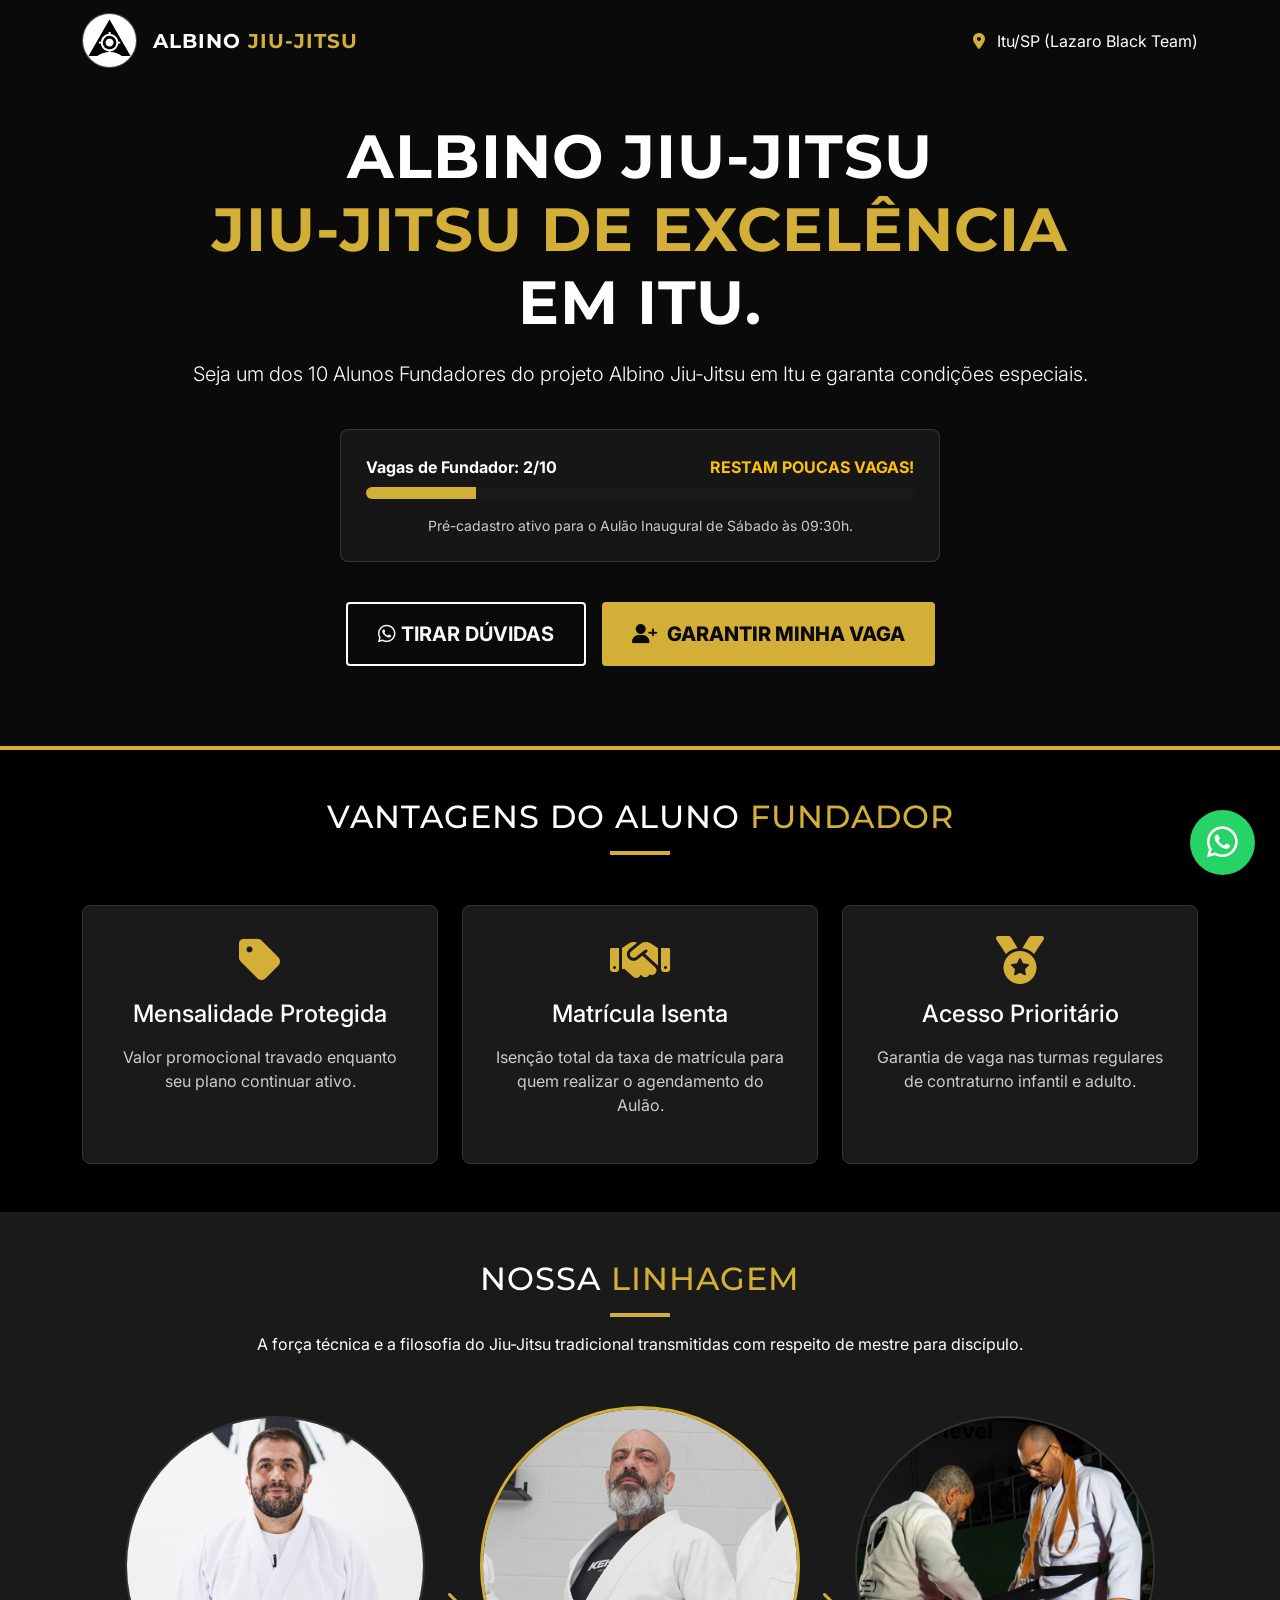
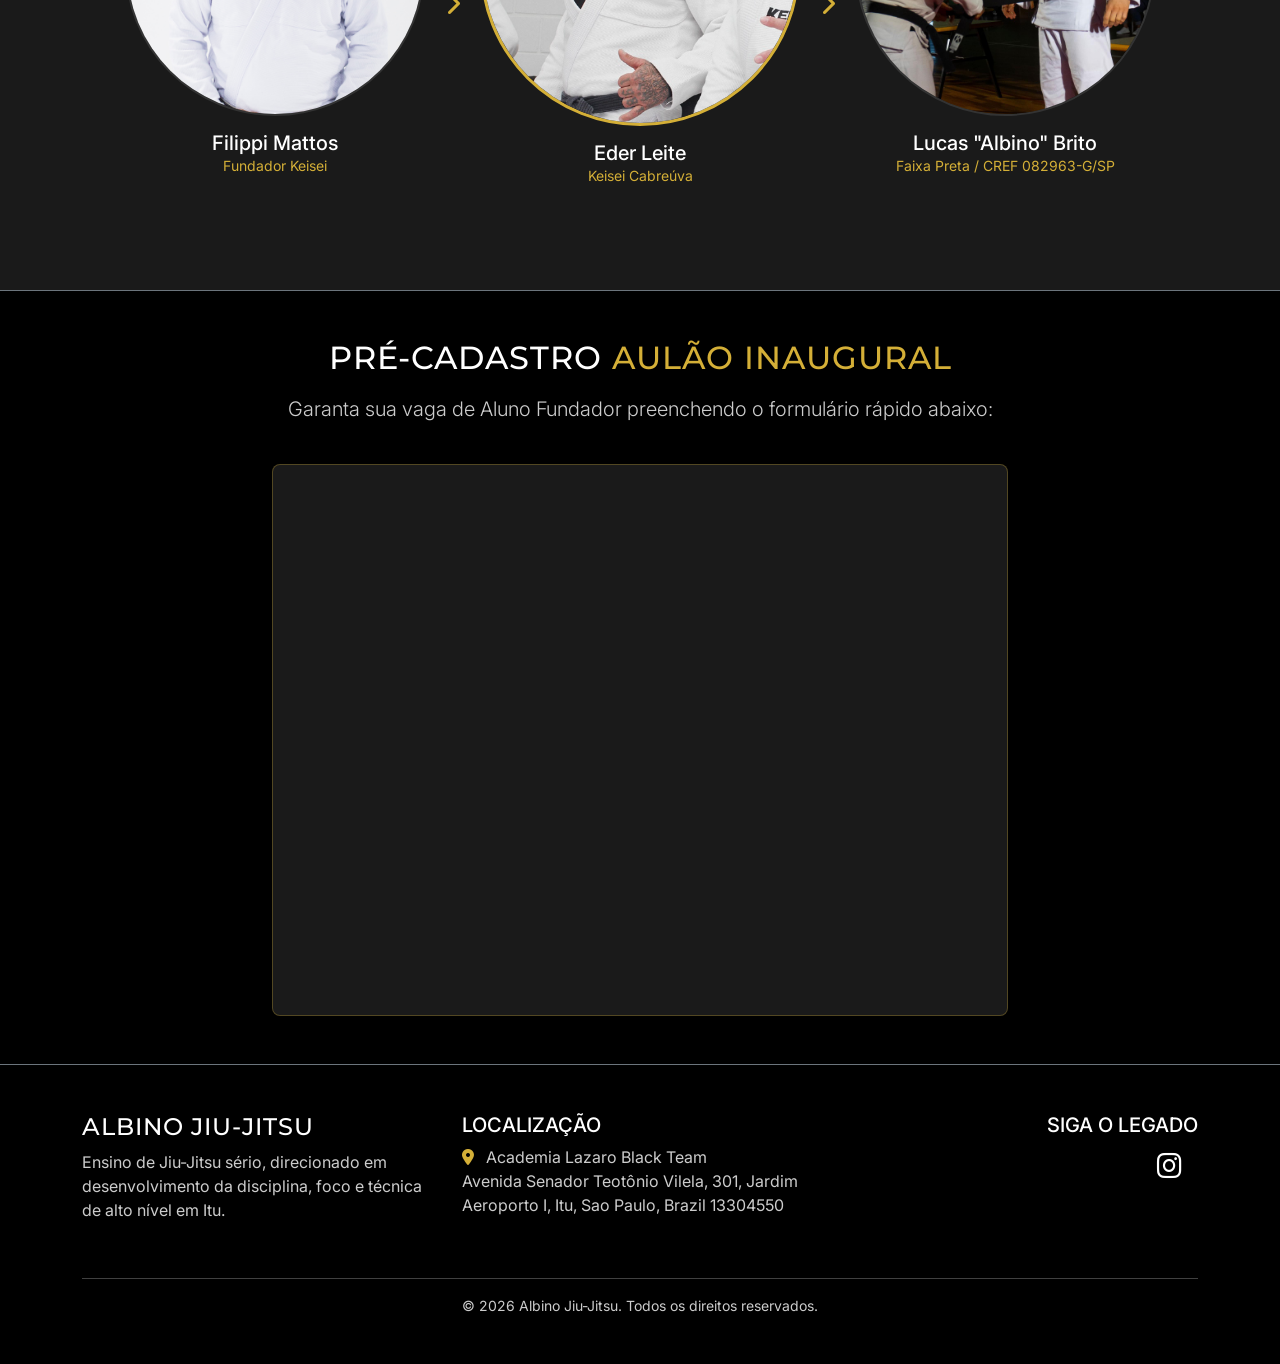
==== index.html @ 648a8043 "style: remove 'O' do h1 e ajusta font-size para evitar quebra de linha visual" ====
<!doctype html>
<html lang="pt-BR">
  <head>
    <meta charset="UTF-8" />
    <meta name="viewport" content="width=device-width, initial-scale=1.0" />
    <title>Albino Jiu-Jitsu | Escola de Jiu-Jitsu em Itu</title>
    <link
      href="https://cdn.jsdelivr.net/npm/bootstrap@5.3.2/dist/css/bootstrap.min.css"
      rel="stylesheet"
    />
    <link
      href="https://fonts.googleapis.com/css2?family=Inter:wght@400;700&family=Montserrat:wght@800&display=swap"
      rel="stylesheet"
    />
    <link
      rel="stylesheet"
      href="https://cdnjs.cloudflare.com/ajax/libs/font-awesome/6.4.2/css/all.min.css"
    />
    <link rel="stylesheet" href="style.css" />
    <link rel="icon" type="image/png" href="img/favicon.png" />
  </head>
  <body>
    <nav
      class="navbar navbar-expand-lg navbar-dark bg-transparent position-absolute w-100"
    >
      <div class="container d-flex align-items-center">
        <a
          class="navbar-brand brand-font fw-bold d-flex align-items-center"
          href="#"
        >
          <div class="logo-wrapper-round me-3">
            <img src="img/alvo_svg.svg" alt="Albino Logo" />
          </div>
          <span>ALBINO <span class="gold-text">JIU-JITSU</span></span>
        </a>
        <a
          href="https://maps.app.goo.gl/xWsBGHAHAPzT1pqc7"
          target="_blank"
          class="navbar-text d-none d-md-block ms-auto text-decoration-none text-white"
        >
          <i class="fas fa-location-dot me-2 gold-text"></i> Itu/SP (Lazaro
          Black Team)
        </a>
      </div>
    </nav>

    <section class="hero d-flex align-items-center">
      <div class="container">
        <div class="row justify-content-center">
          <div class="col-lg-10">
            <h1 class="fw-bold">
              <span class="text-white">ALBINO JIU-JITSU</span><br />
              <span class="gold-text">JIU-JITSU DE EXCELÊNCIA</span><br />
              <span class="text-white">EM ITU</span>.
            </h1>
            <p class="lead mb-4">
              Seja um dos 10 Alunos Fundadores do projeto Albino Jiu-Jitsu em
              Itu e garanta condições especiais.
            </p>

            <div class="urgency-container">
              <div class="d-flex justify-content-between mb-2">
                <span class="fw-bold text-white"
                  >Vagas de Fundador: <span id="spots-count">0</span>/10</span
                >
                <span id="urgency-status" class="text-warning fw-bold"
                  >RESTAM POUCAS VAGAS!</span
                >
              </div>
              <div class="progress mb-3">
                <div
                  id="progress-bar"
                  class="progress-bar"
                  role="progressbar"
                  style="width: 0%"
                ></div>
              </div>
              <p id="sub-text" class="small text-readable-muted mb-0">
                Pré-cadastro ativo para o Aulão Inaugural de Sábado às 09:30h.
              </p>
            </div>

            <div
              class="d-flex flex-column flex-sm-row justify-content-center gap-3"
            >
              <a
                href="https://wa.me/5511995625574?text=Olá! Quero tirar dúvidas sobre o novo horário de Jiu-Jitsu em Itu."
                class="btn btn-outline-light btn-lg"
                target="_blank"
              >
                <i class="fab fa-whatsapp"></i> TIRAR DÚVIDAS
              </a>
              <a href="#cadastro" class="btn btn-gold btn-lg">
                <i class="fas fa-user-plus"></i> GARANTIR MINHA VAGA
              </a>
            </div>
          </div>
        </div>
      </div>
    </section>

    <section class="bg-black py-5">
      <div class="container">
        <div class="section-title">
          <h2>Vantagens do Aluno <span class="gold-text">Fundador</span></h2>
        </div>
        <div class="row g-4 text-center">
          <div class="col-md-4">
            <div class="lineage-card">
              <i class="fas fa-tag fa-3x mb-3 gold-text"></i>
              <h4 class="mb-3 text-white">Mensalidade Protegida</h4>
              <p class="text-readable-muted">
                Valor promocional travado enquanto seu plano continuar ativo.
              </p>
            </div>
          </div>
          <div class="col-md-4">
            <div class="lineage-card">
              <i class="fas fa-handshake fa-3x mb-3 gold-text"></i>
              <h4 class="mb-3 text-white">Matrícula Isenta</h4>
              <p class="text-readable-muted">
                Isenção total da taxa de matrícula para quem realizar o
                agendamento do Aulão.
              </p>
            </div>
          </div>
          <div class="col-md-4">
            <div class="lineage-card">
              <i class="fas fa-medal fa-3x mb-3 gold-text"></i>
              <h4 class="mb-3 text-white">Acesso Prioritário</h4>
              <p class="text-readable-muted">
                Garantia de vaga nas turmas regulares de contraturno infantil e
                adulto.
              </p>
            </div>
          </div>
        </div>
      </div>
    </section>

    <section id="lineage" class="lineage-bg py-5">
      <div class="container">
        <div class="section-title">
          <h2>Nossa <span class="gold-text">Linhagem</span></h2>
          <p>
            A força técnica e a filosofia do Jiu-Jitsu tradicional transmitidas
            com respeito de mestre para discípulo.
          </p>
        </div>

        <div class="lineage-path">
          <div class="lineage-step text-center">
            <div class="lineage-img-wrapper">
              <img
                src="img/filippi_mattos.jpg"
                alt="Filippi Mattos"
                class="lineage-img"
              />
            </div>
            <h5 class="mb-0 text-white">Filippi Mattos</h5>
            <p class="small gold-text">Fundador Keisei</p>
          </div>

          <div class="lineage-arrow d-none d-md-block">
            <i class="fas fa-chevron-right"></i>
          </div>
          <div class="lineage-arrow d-md-none">
            <i class="fas fa-chevron-down"></i>
          </div>

          <div class="lineage-step text-center">
            <div class="lineage-img-wrapper elite">
              <img
                src="img/eder_leite_2.png"
                alt="Eder Leite"
                class="lineage-img"
              />
            </div>
            <h5 class="mb-0 text-white">Eder Leite</h5>
            <p class="small gold-text">Keisei Cabreúva</p>
          </div>

          <div class="lineage-arrow d-none d-md-block">
            <i class="fas fa-chevron-right"></i>
          </div>
          <div class="lineage-arrow d-md-none">
            <i class="fas fa-chevron-down"></i>
          </div>

          <div class="lineage-step text-center">
            <div class="lineage-img-wrapper">
              <img
                src="img/lucas_brito.jpg"
                alt="Lucas 'Albino' Brito"
                class="lineage-img"
              />
            </div>
            <h5 class="mb-0 text-white">Lucas "Albino" Brito</h5>
            <p class="small gold-text">Faixa Preta / CREF 082963-G/SP</p>
          </div>
        </div>
      </div>
    </section>

    <section id="cadastro" class="bg-black py-5 border-top border-secondary">
      <div class="container">
        <div class="row justify-content-center">
          <div class="col-md-8 text-center text-white mb-4">
            <h2 class="mb-3">
              PRÉ-CADASTRO <span class="gold-text">AULÃO INAUGURAL</span>
            </h2>
            <p class="lead text-readable-muted">
              Garanta sua vaga de Aluno Fundador preenchendo o formulário rápido
              abaixo:
            </p>
          </div>
        </div>
        <div class="row justify-content-center">
          <div class="col-lg-8">
            <div
              class="ratio ratio-4x3"
              style="
                max-height: 850px;
                overflow-y: auto;
                background-color: #1a1a1a;
                border-radius: 8px;
                border: 1px solid rgba(212, 175, 55, 0.3);
              "
            >
              <iframe
                src="https://docs.google.com/forms/d/e/1FAIpQLSchT3IZy86G3SHuMzDFTenk-rJWTDStytrnMy3rOiOOMf3Bew/viewform?embedded=true"
                width="100%"
                height="2013"
                frameborder="0"
                marginheight="0"
                marginwidth="0"
                >Carregando…</iframe
              >
            </div>
          </div>
        </div>
      </div>
    </section>

    <footer class="py-5 bg-black border-top border-secondary">
      <div class="container text-center text-md-start">
        <div class="row">
          <div class="col-md-4 mb-4">
            <h4 class="brand-font text-white">ALBINO JIU-JITSU</h4>
            <p class="text-readable-muted">
              Ensino de Jiu-Jitsu sério, direcionado em desenvolvimento da
              disciplina, foco e técnica de alto nível em Itu.
            </p>
          </div>
          <div class="col-md-4 mb-4">
            <h5 class="text-white">LOCALIZAÇÃO</h5>
            <p class="text-readable-muted">
              <a
                href="https://maps.app.goo.gl/xWsBGHAHAPzT1pqc7"
                target="_blank"
                class="text-decoration-none text-readable-muted"
              >
                <i class="fas fa-map-marker-alt me-2 gold-text"></i>
                Academia Lazaro Black Team<br />
                Avenida Senador Teotônio Vilela, 301, Jardim Aeroporto I, Itu,
                Sao Paulo, Brazil 13304550
              </a>
            </p>
          </div>
          <div class="col-md-4 mb-4 text-md-end">
            <h5 class="text-white">SIGA O LEGADO</h5>
            <div class="fs-3">
              <a
                href="https://www.instagram.com/albino.jiujitsu/"
                class="text-white me-3"
                target="_blank"
                ><i class="fab fa-instagram"></i
              ></a>
            </div>
          </div>
        </div>
        <hr class="bg-secondary" />
        <p class="text-center text-readable-muted small mb-0">
          © 2026 Albino Jiu-Jitsu. Todos os direitos reservados.
        </p>
      </div>
    </footer>

    <a href="https://wa.me/5511995625574" class="whatsapp-fab" target="_blank">
      <i class="fab fa-whatsapp"></i>
    </a>

    <script src="https://cdn.jsdelivr.net/npm/bootstrap@5.3.2/dist/js/bootstrap.bundle.min.js"></script>
    <script src="script.js"></script>
  </body>
</html>
---- style.css ----
/* --- Variables & Reset --- */
:root {
    --keisei-black: #0a0a0a;
    --keisei-gold: #d4af37;
    --keisei-gold-hover: #b8962e;
    --keisei-white: #ffffff;
    --keisei-gray: #1a1a1a;
    --readable-gray: #cccccc;
}

body {
    font-family: 'Inter', sans-serif;
    background-color: var(--keisei-black);
    color: var(--keisei-white);
    overflow-x: hidden;
}

h1, h2, h3, .brand-font {
    font-family: 'Montserrat', sans-serif;
    text-transform: uppercase;
    letter-spacing: 1px;
}

.gold-text {
    color: var(--keisei-gold);
}

.text-readable-muted {
    color: var(--readable-gray) !important;
}

/* --- Components --- */
.btn-gold {
    background-color: var(--keisei-gold);
    color: var(--keisei-black);
    font-weight: 800;
    padding: 15px 30px;
    border-radius: 4px;
    border: none;
    transition: all 0.3s ease;
    text-transform: uppercase;
    display: inline-flex;
    align-items: center;
    gap: 10px;
    text-decoration: none;
}

.btn-gold:hover {
    background-color: var(--keisei-gold-hover);
    transform: translateY(-2px);
    color: var(--keisei-black);
    box-shadow: 0 10px 20px rgba(212, 175, 55, 0.3);
}

.logo-wrapper-round {
    width: 55px;
    height: 55px;
    background-color: rgba(255, 255, 255, 0.1); 
    border-radius: 50%;
    display: flex;
    align-items: center;
    justify-content: center;
    overflow: hidden;
    border: 1px solid rgba(255, 255, 255, 0.2);
    flex-shrink: 0; 
}

.logo-wrapper-round img {
    max-width: 100%;
    max-height: 100%;
    object-fit: contain;
}

/* --- Hero Section --- */
.hero {
    padding: 120px 0 80px;
    background-color: var(--keisei-black); /* Fundo preto sólido oficial */
    text-align: center;
    border-bottom: 4px solid var(--keisei-gold);
}

.hero h1 {

    font-size: clamp(2rem, 6.5vw, 3.8rem);
    margin-bottom: 20px;
    line-height: 1.2;
}

/* --- Progress Bar --- */
.urgency-container {
    max-width: 600px;
    margin: 40px auto;
    background: rgba(255,255,255,0.05);
    padding: 25px;
    border-radius: 8px;
    border: 1px solid rgba(212, 175, 55, 0.2);
}

.progress {
    height: 12px;
    background-color: var(--keisei-gray);
    border-radius: 10px;
    overflow: hidden;
}

.progress-bar {
    background-color: var(--keisei-gold);
    transition: width 1.5s ease-in-out;
}

/* --- Lineage Section --- */
.lineage-bg {
    background-color: var(--keisei-gray);
}

.lineage-card {
    background: var(--keisei-gray);
    border: 1px solid #333;
    padding: 30px;
    border-radius: 8px;
    height: 100%;
    transition: border 0.3s ease;
}

.lineage-card:hover {
    border-color: var(--keisei-gold);
}

.lineage-path {
    display: flex;
    align-items: center;
    justify-content: center;
    margin: 40px 0;
    flex-wrap: wrap;
    gap: 20px;
}

.lineage-step {
    display: flex;
    flex-direction: column;
    align-items: center;
}

.lineage-img-wrapper {
    width: 300px;
    height: 300px;
    background: #444;
    border-radius: 50%;
    margin: 0 auto 15px;
    overflow: hidden;
    display: flex;
    align-items: center;
    justify-content: center;
    border: 2px solid #333;
}

.lineage-img-wrapper.elite {
    width: 320px;
    height: 320px;
    border: 3px solid var(--keisei-gold);
}

.lineage-img {
    width: 100%;
    height: 100%;
    object-fit: cover;
}

.lineage-arrow {
    color: var(--keisei-gold);
    font-size: 1.5rem;
}

/* --- Methodology --- */
.methodology-img-container {
    border-left: 5px solid var(--keisei-gold);
}

/* --- Mobile WhatsApp FAB --- */
.whatsapp-fab {
    position: fixed;
    bottom: 25px;
    right: 25px;
    background-color: #25d366;
    color: white;
    width: 65px;
    height: 65px;
    border-radius: 50%;
    display: flex;
    align-items: center;
    justify-content: center;
    font-size: 35px;
    box-shadow: 0 4px 15px rgba(0,0,0,0.4);
    z-index: 1000;
    transition: transform 0.3s ease;
    text-decoration: none;
}

.whatsapp-fab:hover {
    transform: scale(1.1);
    color: white;
}

.section-title {
    margin-bottom: 50px;
    text-align: center;
}

.section-title h2::after {
    content: '';
    display: block;
    width: 60px;
    height: 4px;
    background: var(--keisei-gold);
    margin: 15px auto;
}

.btn-outline-light {
    border: 2px solid var(--keisei-white);
    font-weight: 700;
    padding: 15px 30px;
    border-radius: 4px;
    transition: all 0.3s ease;
}

.btn-outline-light:hover {
    background-color: var(--keisei-white);
    color: var(--keisei-black);
    transform: translateY(-2px);
}
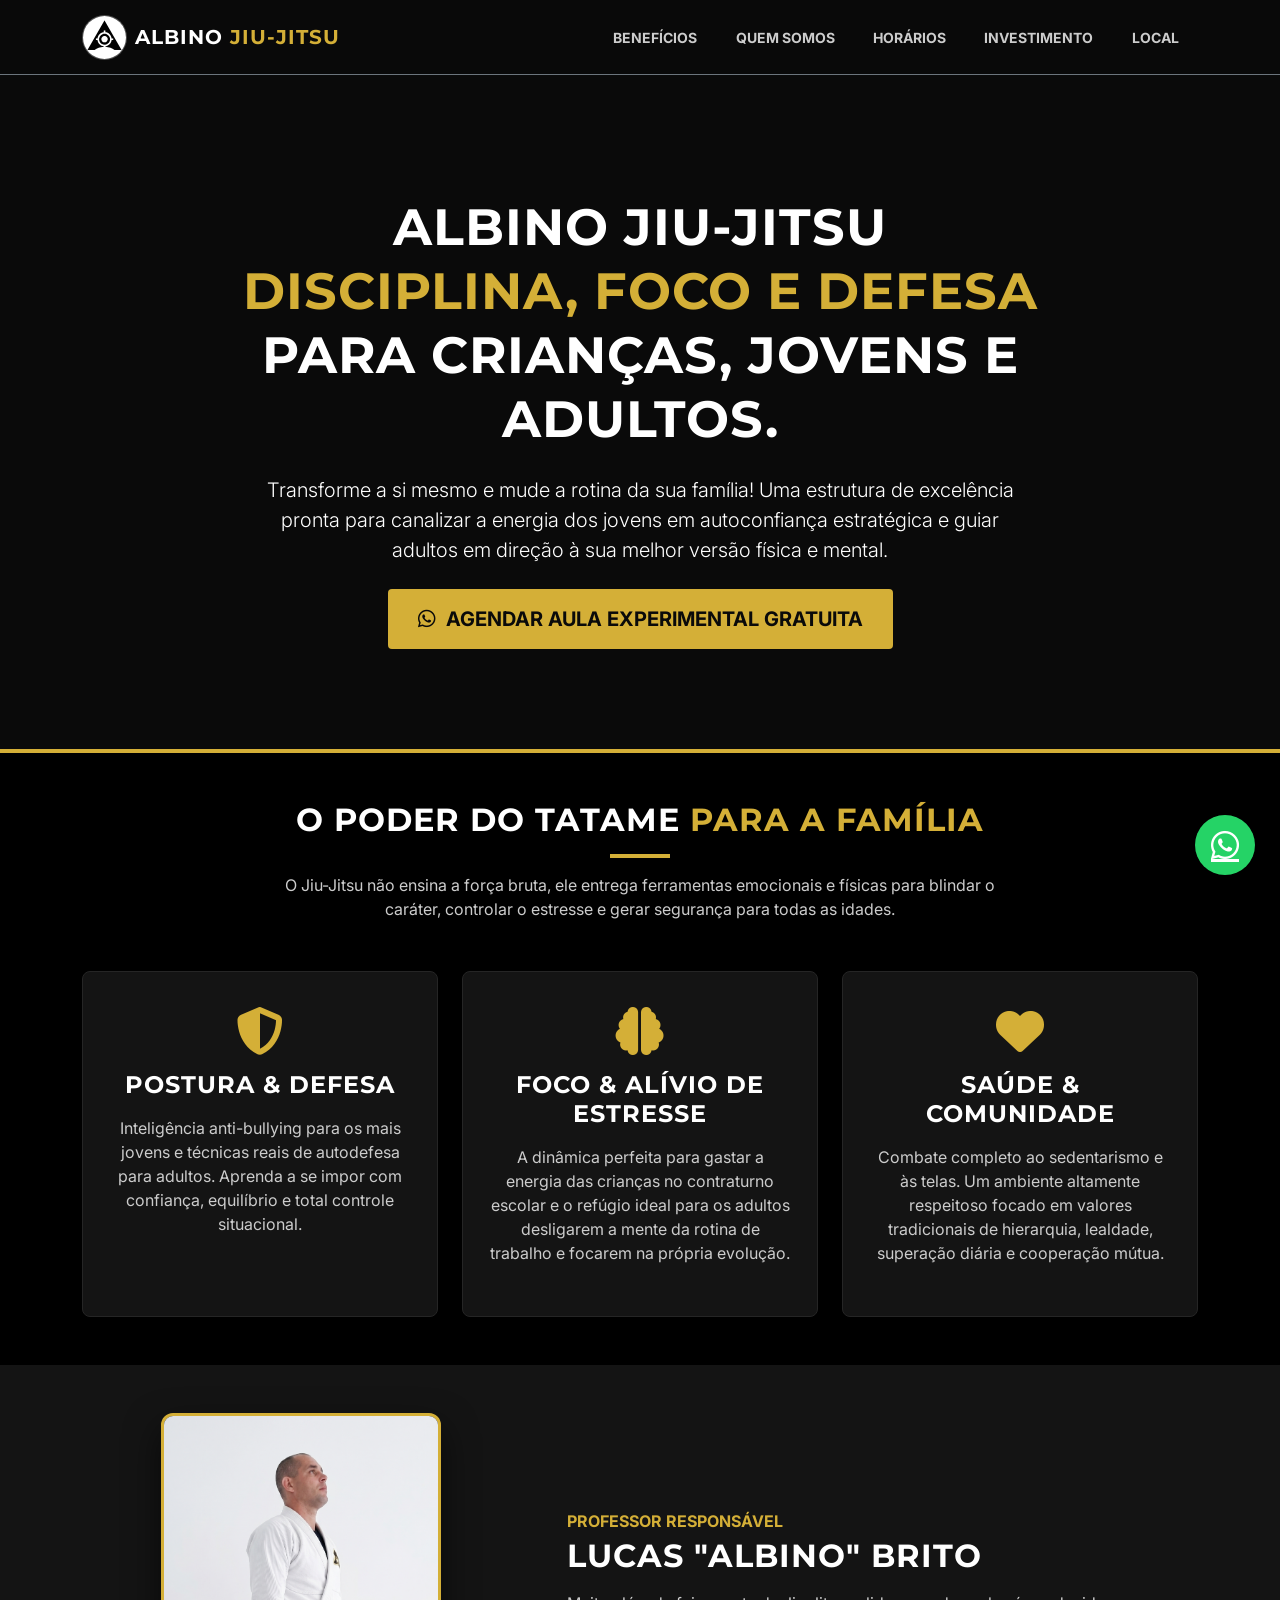
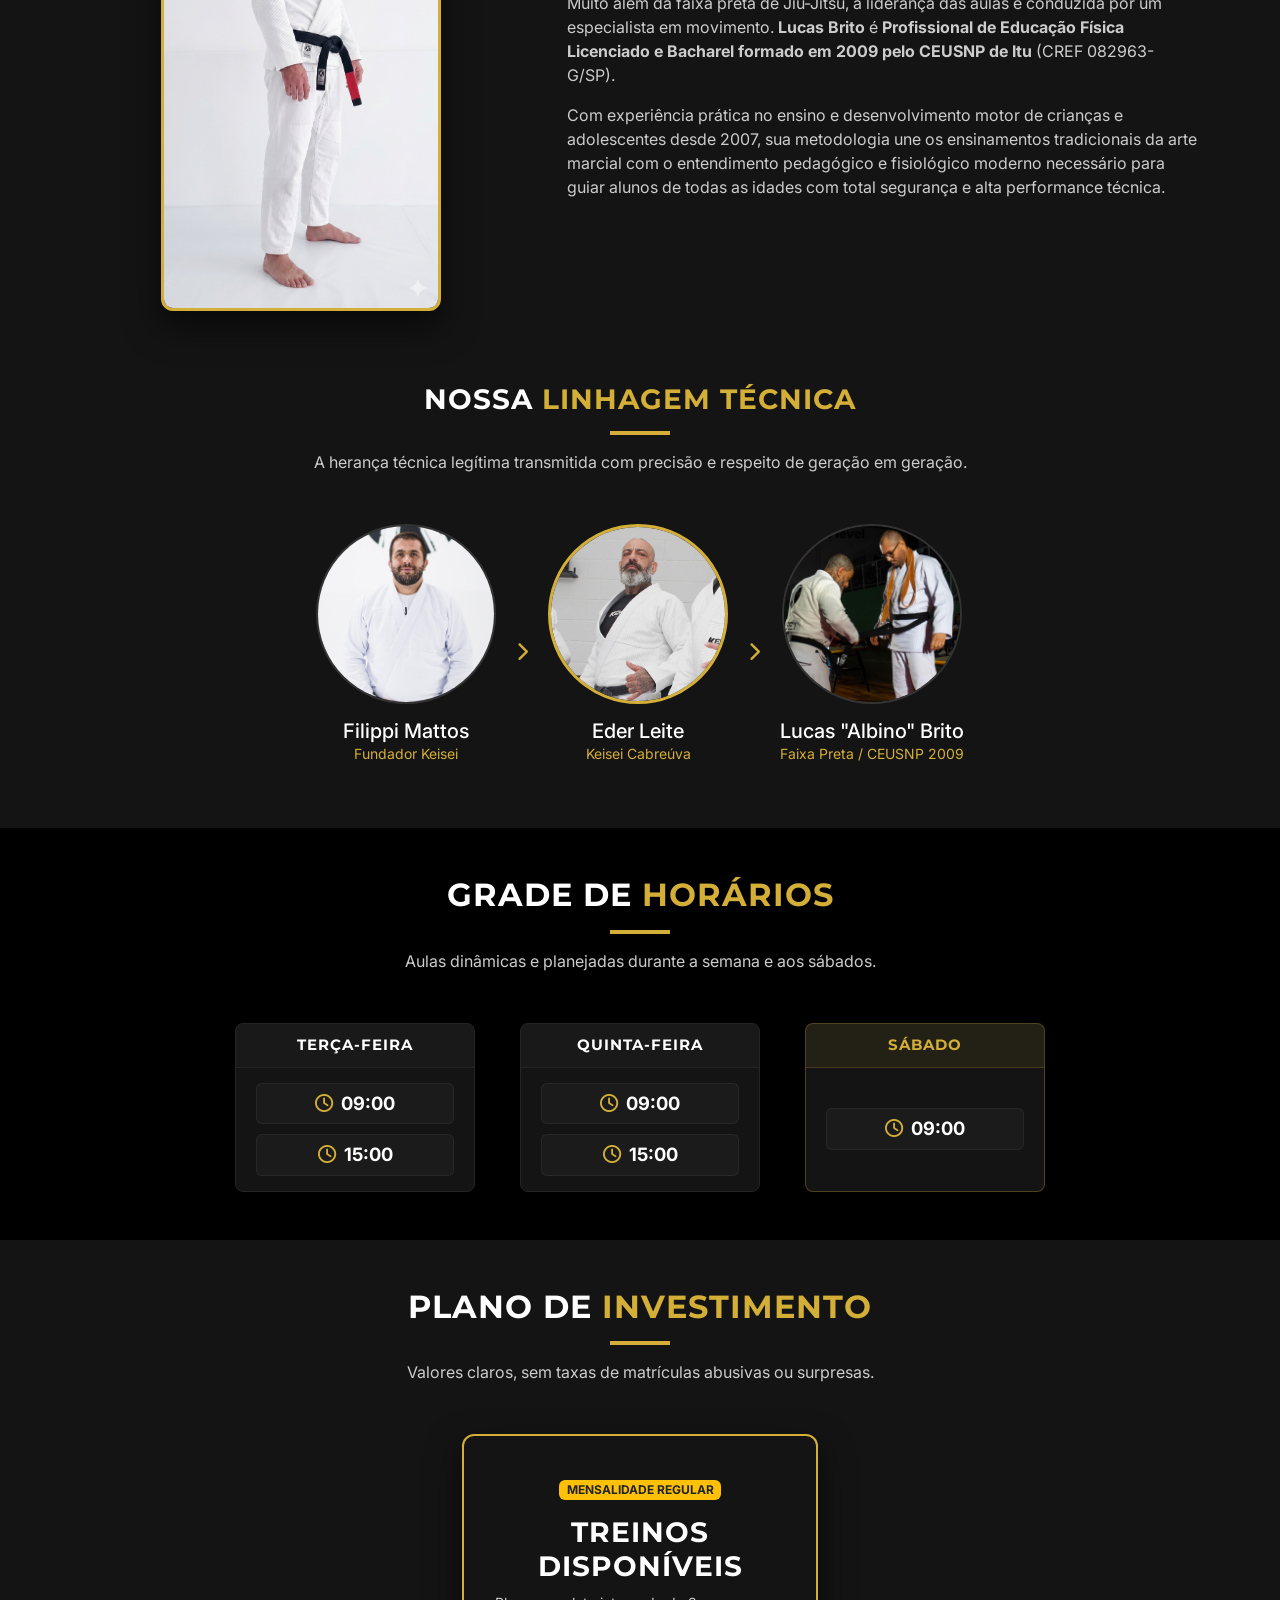
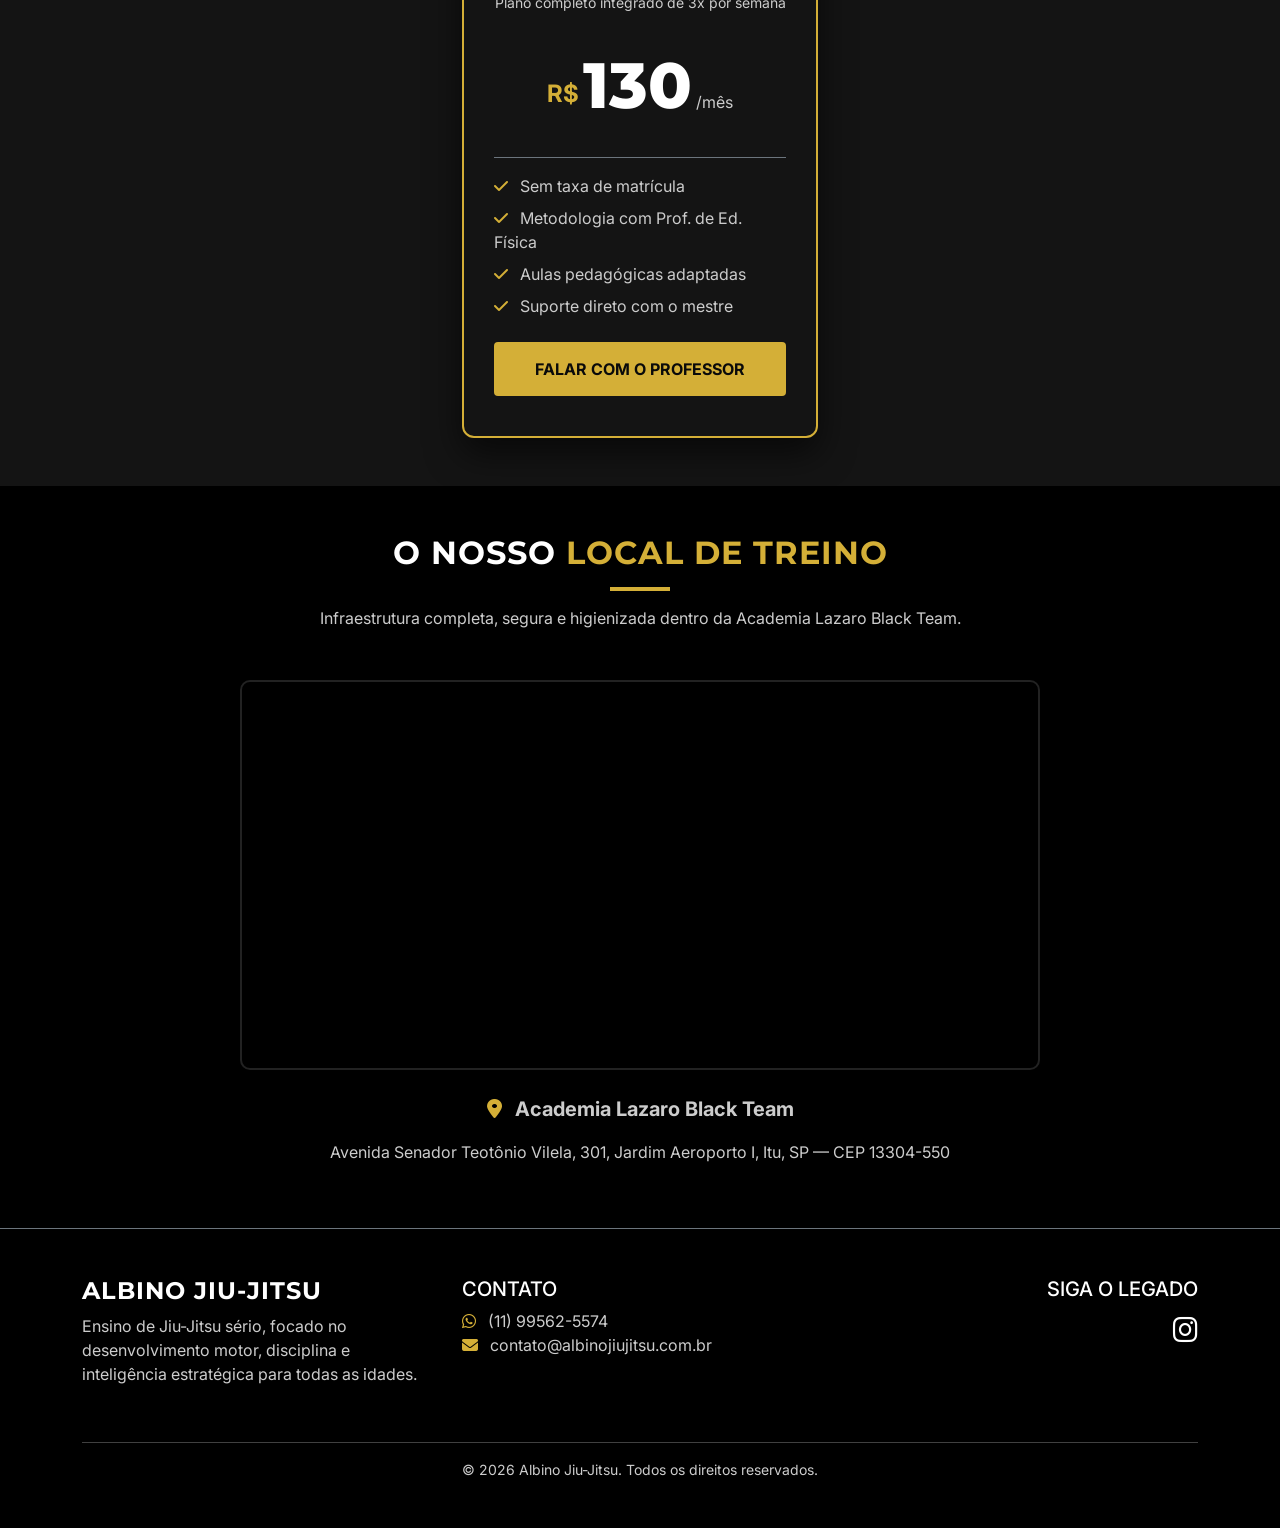
==== commit af8fee01: "feat: reestruturação da landing page focando em autoridade e grade simplificada" ====
--- a/index.html
+++ b/index.html
@@ -9,7 +9,7 @@
       rel="stylesheet"
     />
     <link
-      href="https://fonts.googleapis.com/css2?family=Inter:wght@400;700&family=Montserrat:wght@800&display=swap"
+      href="https://fonts.googleapis.com/css2?family=Inter:wght@400;500;600;700&family=Montserrat:wght@700;800&display=swap"
       rel="stylesheet"
     />
     <link
@@ -20,27 +20,35 @@
     <link rel="icon" type="image/png" href="img/favicon.png" />
   </head>
   <body>
-    <nav
-      class="navbar navbar-expand-lg navbar-dark bg-transparent position-absolute w-100"
-    >
-      <div class="container d-flex align-items-center">
-        <a
-          class="navbar-brand brand-font fw-bold d-flex align-items-center"
-          href="#"
-        >
-          <div class="logo-wrapper-round me-3">
+    
+    <nav class="navbar navbar-expand-lg navbar-dark bg-black fixed-top border-bottom border-secondary">
+      <div class="container">
+        <a class="navbar-brand brand-font d-flex align-items-center" href="#">
+          <div class="logo-wrapper-round me-2">
             <img src="img/alvo_svg.svg" alt="Albino Logo" />
           </div>
           <span>ALBINO <span class="gold-text">JIU-JITSU</span></span>
         </a>
-        <a
-          href="https://maps.app.goo.gl/xWsBGHAHAPzT1pqc7"
-          target="_blank"
-          class="navbar-text d-none d-md-block ms-auto text-decoration-none text-white"
+        <button
+          class="navbar-toggler"
+          type="button"
+          data-bs-toggle="collapse"
+          data-bs-target="#navbarNav"
+          aria-controls="navbarNav"
+          aria-expanded="false"
+          aria-label="Toggle navigation"
         >
-          <i class="fas fa-location-dot me-2 gold-text"></i> Itu/SP (Lazaro
-          Black Team)
-        </a>
+          <span class="navbar-toggler-icon"></span>
+        </button>
+        <div class="collapse navbar-collapse" id="navbarNav">
+          <ul class="navbar-nav ms-auto text-uppercase fw-bold small">
+            <li class="nav-item"><a class="nav-link" href="#beneficios">Benefícios</a></li>
+            <li class="nav-item"><a class="nav-link" href="#quem-somos">Quem Somos</a></li>
+            <li class="nav-item"><a class="nav-link" href="#horarios">Horários</a></li>
+            <li class="nav-item"><a class="nav-link" href="#investimento">Investimento</a></li>
+            <li class="nav-item"><a class="nav-link" href="#localizacao">Local</a></li>
+          </ul>
+        </div>
       </div>
     </nav>
 
@@ -50,87 +58,59 @@
           <div class="col-lg-10">
             <h1 class="fw-bold">
               <span class="text-white">ALBINO JIU-JITSU</span><br />
-              <span class="gold-text">JIU-JITSU DE EXCELÊNCIA</span><br />
-              <span class="text-white">EM ITU</span>.
+              <span class="gold-text">DISCIPLINA, FOCO E DEFESA</span><br />
+              <span class="text-white">PARA CRIANÇAS, JOVENS E ADULTOS</span>.
             </h1>
-            <p class="lead mb-4">
-              Seja um dos 10 Alunos Fundadores do projeto Albino Jiu-Jitsu em
-              Itu e garanta condições especiais.
-            </p>
-
-            <div class="urgency-container">
-              <div class="d-flex justify-content-between mb-2">
-                <span class="fw-bold text-white"
-                  >Vagas de Fundador: <span id="spots-count">0</span>/10</span
-                >
-                <span id="urgency-status" class="text-warning fw-bold"
-                  >RESTAM POUCAS VAGAS!</span
-                >
-              </div>
-              <div class="progress mb-3">
-                <div
-                  id="progress-bar"
-                  class="progress-bar"
-                  role="progressbar"
-                  style="width: 0%"
-                ></div>
-              </div>
-              <p id="sub-text" class="small text-readable-muted mb-0">
-                Pré-cadastro ativo para o Aulão Inaugural de Sábado às 09:30h.
-              </p>
-            </div>
-
-            <div
-              class="d-flex flex-column flex-sm-row justify-content-center gap-3"
-            >
+            <p class="lead mb-4 max-w-text mx-auto">
+              Transforme a si mesmo e mude a rotina da sua família! Uma estrutura de excelência pronta para canalizar a energia dos jovens em autoconfiança estratégica e guiar adultos em direção à sua melhor versão física e mental.
+            </p>
+            <div class="d-flex flex-column flex-sm-row justify-content-center gap-3">
               <a
-                href="https://wa.me/5511995625574?text=Olá! Quero tirar dúvidas sobre o novo horário de Jiu-Jitsu em Itu."
-                class="btn btn-outline-light btn-lg"
+                href="https://wa.me/5511995625574?text=Olá! Quero agendar uma aula experimental de Jiu-Jitsu."
+                class="btn btn-gold btn-lg"
                 target="_blank"
               >
-                <i class="fab fa-whatsapp"></i> TIRAR DÚVIDAS
+                <i class="fab fa-whatsapp"></i> AGENDAR AULA EXPERIMENTAL GRATUITA
               </a>
-              <a href="#cadastro" class="btn btn-gold btn-lg">
-                <i class="fas fa-user-plus"></i> GARANTIR MINHA VAGA
-              </a>
-            </div>
-          </div>
-        </div>
-      </div>
-    </section>
-
-    <section class="bg-black py-5">
+            </div>
+          </div>
+        </div>
+      </div>
+    </section>
+
+    <section id="beneficios" class="bg-black py-5 scroll-margin">
       <div class="container">
         <div class="section-title">
-          <h2>Vantagens do Aluno <span class="gold-text">Fundador</span></h2>
+          <h2>O Poder do Tatame <span class="gold-text">Para a Família</span></h2>
+          <p class="text-readable-muted text-center max-w-text mx-auto">
+            O Jiu-Jitsu não ensina a força bruta, ele entrega ferramentas emocionais e físicas para blindar o caráter, controlar o estresse e gerar segurança para todas as idades.
+          </p>
         </div>
         <div class="row g-4 text-center">
           <div class="col-md-4">
             <div class="lineage-card">
-              <i class="fas fa-tag fa-3x mb-3 gold-text"></i>
-              <h4 class="mb-3 text-white">Mensalidade Protegida</h4>
+              <i class="fas fa-shield-halved fa-3x mb-3 gold-text"></i>
+              <h4 class="mb-3 text-white">Postura & Defesa</h4>
               <p class="text-readable-muted">
-                Valor promocional travado enquanto seu plano continuar ativo.
+                Inteligência anti-bullying para os mais jovens e técnicas reais de autodefesa para adultos. Aprenda a se impor com confiança, equilíbrio e total controle situacional.
               </p>
             </div>
           </div>
           <div class="col-md-4">
             <div class="lineage-card">
-              <i class="fas fa-handshake fa-3x mb-3 gold-text"></i>
-              <h4 class="mb-3 text-white">Matrícula Isenta</h4>
+              <i class="fas fa-brain fa-3x mb-3 gold-text"></i>
+              <h4 class="mb-3 text-white">Foco & Alívio de Estresse</h4>
               <p class="text-readable-muted">
-                Isenção total da taxa de matrícula para quem realizar o
-                agendamento do Aulão.
+                A dinâmica perfeita para gastar a energia das crianças no contraturno escolar e o refúgio ideal para os adultos desligarem a mente da rotina de trabalho e focarem na própria evolução.
               </p>
             </div>
           </div>
           <div class="col-md-4">
             <div class="lineage-card">
-              <i class="fas fa-medal fa-3x mb-3 gold-text"></i>
-              <h4 class="mb-3 text-white">Acesso Prioritário</h4>
+              <i class="fas fa-heart fa-3x mb-3 gold-text"></i>
+              <h4 class="mb-3 text-white">Saúde & Comunidade</h4>
               <p class="text-readable-muted">
-                Garantia de vaga nas turmas regulares de contraturno infantil e
-                adulto.
+                Combate completo ao sedentarismo e às telas. Um ambiente altamente respeitoso focado em valores tradicionais de hierarquia, lealdade, superação diária e cooperação mútua.
               </p>
             </div>
           </div>
@@ -138,105 +118,167 @@
       </div>
     </section>
 
-    <section id="lineage" class="lineage-bg py-5">
-      <div class="container">
-        <div class="section-title">
-          <h2>Nossa <span class="gold-text">Linhagem</span></h2>
-          <p>
-            A força técnica e a filosofia do Jiu-Jitsu tradicional transmitidas
-            com respeito de mestre para discípulo.
-          </p>
+    <section id="quem-somos" class="lineage-bg py-5 scroll-margin">
+      <div class="container">
+        <div class="row align-items-center g-5 mb-5">
+          <div class="col-lg-5 text-center">
+            <div class="profile-img-portrait-wrapper mx-auto">
+              <img src="img/img_6.png" alt="Professor Lucas Albino Brito" class="profile-portrait-img" />
+            </div>
+          </div>
+          <div class="col-lg-7">
+            <span class="gold-text fw-bold text-uppercase tracking-wider">Professor Responsável</span>
+            <h2 class="text-white mt-1 mb-3 brand-font">Lucas "Albino" Brito</h2>
+            <p class="text-readable-muted">
+              Muito além da faixa preta de Jiu-Jitsu, a liderança das aulas é conduzida por um especialista em movimento. <strong>Lucas Brito</strong> é <strong>Profissional de Educação Física Licenciado e Bacharel formado em 2009 pelo CEUSNP de Itu</strong> (CREF 082963-G/SP).
+            </p>
+            <p class="text-readable-muted">
+              Com experiência prática no ensino e desenvolvimento motor de crianças e adolescentes desde 2007, sua metodologia une os ensinamentos tradicionais da arte marcial com o entendimento pedagógico e fisiológico moderno necessário para guiar alunos de todas as idades com total segurança e alta performance técnica.
+            </p>
+          </div>
+        </div>
+
+        <div class="section-title pt-4">
+          <h3>Nossa <span class="gold-text">Linhagem Técnica</span></h3>
+          <p class="text-readable-muted">A herança técnica legítima transmitida com precisão e respeito de geração em geração.</p>
         </div>
 
         <div class="lineage-path">
           <div class="lineage-step text-center">
             <div class="lineage-img-wrapper">
-              <img
-                src="img/filippi_mattos.jpg"
-                alt="Filippi Mattos"
-                class="lineage-img"
-              />
+              <img src="img/filippi_mattos.jpg" alt="Filippi Mattos" class="lineage-img" />
             </div>
             <h5 class="mb-0 text-white">Filippi Mattos</h5>
             <p class="small gold-text">Fundador Keisei</p>
           </div>
-
-          <div class="lineage-arrow d-none d-md-block">
-            <i class="fas fa-chevron-right"></i>
-          </div>
-          <div class="lineage-arrow d-md-none">
-            <i class="fas fa-chevron-down"></i>
-          </div>
-
+          <div class="lineage-arrow d-none d-md-block"><i class="fas fa-chevron-right"></i></div>
+          <div class="lineage-arrow d-md-none"><i class="fas fa-chevron-down"></i></div>
+          
           <div class="lineage-step text-center">
             <div class="lineage-img-wrapper elite">
-              <img
-                src="img/eder_leite_2.png"
-                alt="Eder Leite"
-                class="lineage-img"
-              />
+              <img src="img/eder_leite_2.png" alt="Eder Leite" class="lineage-img" />
             </div>
             <h5 class="mb-0 text-white">Eder Leite</h5>
             <p class="small gold-text">Keisei Cabreúva</p>
           </div>
-
-          <div class="lineage-arrow d-none d-md-block">
-            <i class="fas fa-chevron-right"></i>
-          </div>
-          <div class="lineage-arrow d-md-none">
-            <i class="fas fa-chevron-down"></i>
-          </div>
+          <div class="lineage-arrow d-none d-md-block"><i class="fas fa-chevron-right"></i></div>
+          <div class="lineage-arrow d-md-none"><i class="fas fa-chevron-down"></i></div>
 
           <div class="lineage-step text-center">
             <div class="lineage-img-wrapper">
-              <img
-                src="img/lucas_brito.jpg"
-                alt="Lucas 'Albino' Brito"
-                class="lineage-img"
-              />
+              <img src="img/lucas_brito.jpg" alt="Lucas Brito" class="lineage-img" />
             </div>
             <h5 class="mb-0 text-white">Lucas "Albino" Brito</h5>
-            <p class="small gold-text">Faixa Preta / CREF 082963-G/SP</p>
-          </div>
-        </div>
-      </div>
-    </section>
-
-    <section id="cadastro" class="bg-black py-5 border-top border-secondary">
-      <div class="container">
+            <p class="small gold-text">Faixa Preta / CEUSNP 2009</p>
+          </div>
+        </div>
+      </div>
+    </section>
+
+    <section id="horarios" class="bg-black py-5 scroll-margin">
+      <div class="container">
+        <div class="section-title">
+          <h2>Grade de <span class="gold-text">Horários</span></h2>
+          <p class="text-readable-muted">Aulas dinâmicas e planejadas durante a semana e aos sábados.</p>
+        </div>
+        <div class="row justify-content-center g-4">
+          
+          <div class="col-sm-6 col-md-4 col-lg-3">
+            <div class="schedule-clean-card">
+              <div class="schedule-clean-header">TERÇA-FEIRA</div>
+              <div class="schedule-clean-body">
+                <div class="time-block"><i class="far fa-clock gold-text me-1"></i> 09:00</div>
+                <div class="time-block"><i class="far fa-clock gold-text me-1"></i> 15:00</div>
+              </div>
+            </div>
+          </div>
+          
+          <div class="col-sm-6 col-md-4 col-lg-3">
+            <div class="schedule-clean-card">
+              <div class="schedule-clean-header">QUINTA-FEIRA</div>
+              <div class="schedule-clean-body">
+                <div class="time-block"><i class="far fa-clock gold-text me-1"></i> 09:00</div>
+                <div class="time-block"><i class="far fa-clock gold-text me-1"></i> 15:00</div>
+              </div>
+            </div>
+          </div>
+
+          <div class="col-sm-6 col-md-4 col-lg-3">
+            <div class="schedule-clean-card highlight-saturday">
+              <div class="schedule-clean-header">SÁBADO</div>
+              <div class="schedule-clean-body">
+                <div class="time-block"><i class="far fa-clock gold-text me-1"></i> 09:00</div>
+              </div>
+            </div>
+          </div>
+
+        </div>
+      </div>
+    </section>
+
+    <section id="investimento" class="lineage-bg py-5 scroll-margin">
+      <div class="container">
+        <div class="section-title">
+          <h2>Plano de <span class="gold-text">Investimento</span></h2>
+          <p class="text-readable-muted">Valores claros, sem taxas de matrículas abusivas ou surpresas.</p>
+        </div>
         <div class="row justify-content-center">
-          <div class="col-md-8 text-center text-white mb-4">
-            <h2 class="mb-3">
-              PRÉ-CADASTRO <span class="gold-text">AULÃO INAUGURAL</span>
-            </h2>
-            <p class="lead text-readable-muted">
-              Garanta sua vaga de Aluno Fundador preenchendo o formulário rápido
-              abaixo:
-            </p>
-          </div>
+          <div class="col-md-6 col-lg-4">
+            <div class="price-box text-center">
+              <span class="badge bg-warning text-dark fw-bold mb-3">MENSALIDADE REGULAR</span>
+              <h3 class="text-white brand-font mb-2">Treinos Disponíveis</h3>
+              <p class="text-readable-muted small">Plano completo integrado de 3x por semana</p>
+              <div class="price-value my-4">
+                <span class="currency">R$</span>
+                <span class="amount">130</span>
+                <span class="period">/mês</span>
+              </div>
+              <ul class="list-unstyled text-start border-top border-secondary pt-3 mb-4 text-readable-muted">
+                <li class="mb-2"><i class="fas fa-check gold-text me-2"></i> Sem taxa de matrícula</li>
+                <li class="mb-2"><i class="fas fa-check gold-text me-2"></i> Metodologia com Prof. de Ed. Física</li>
+                <li class="mb-2"><i class="fas fa-check gold-text me-2"></i> Aulas pedagógicas adaptadas</li>
+                <li><i class="fas fa-check gold-text me-2"></i> Suporte direto com o mestre</li>
+              </ul>
+              <a
+                href="https://wa.me/5511995625574?text=Olá! Quero agendar uma aula e saber mais sobre os planos de treino."
+                class="btn btn-gold w-100 justify-content-center"
+                target="_blank"
+              >
+                FALAR COM O PROFESSOR
+              </a>
+            </div>
+          </div>
+        </div>
+      </div>
+    </section>
+
+    <section id="localizacao" class="bg-black py-5 scroll-margin">
+      <div class="container text-center">
+        <div class="section-title">
+          <h2>O Nosso <span class="gold-text">Local de Treino</span></h2>
+          <p class="text-readable-muted max-w-text mx-auto">
+            Infraestrutura completa, segura e higienizada dentro da Academia Lazaro Black Team.
+          </p>
         </div>
         <div class="row justify-content-center">
-          <div class="col-lg-8">
-            <div
-              class="ratio ratio-4x3"
-              style="
-                max-height: 850px;
-                overflow-y: auto;
-                background-color: #1a1a1a;
-                border-radius: 8px;
-                border: 1px solid rgba(212, 175, 55, 0.3);
-              "
-            >
-              <iframe
-                src="https://docs.google.com/forms/d/e/1FAIpQLSchT3IZy86G3SHuMzDFTenk-rJWTDStytrnMy3rOiOOMf3Bew/viewform?embedded=true"
-                width="100%"
-                height="2013"
-                frameborder="0"
-                marginheight="0"
-                marginwidth="0"
-                >Carregando…</iframe
-              >
-            </div>
+          <div class="col-lg-9">
+            <div class="map-container mb-4">
+              <iframe 
+                src="https://www.google.com/maps/embed?pb=!1m18!1m12!1m3!1d3667.625695669145!2d-47.3197607!3d-23.1838426!2m3!1f0!2f0!3f0!3m2!1i1024!2i768!4f13.1!3m3!1m2!1s0x94cf5121c251d1f7%3A0x6b44983dfd1a9ee7!2sAv.%20Sen.%20Teot%C3%B4nio%20Vilela%2C%20301%20-%20Jardim%20Aeroporto%20I%2C%20Itu%20-%20SP%2C%2013304-550!5e0!3m2!1spt-BR!2sbr!4v1710000000000!5m2!1spt-BR!2sbr" 
+                width="100%" 
+                height="380" 
+                style="border:0; border-radius: 8px;" 
+                allowfullscreen="" 
+                loading="lazy" 
+                referrerpolicy="no-referrer-when-downgrade"
+              ></iframe>
+            </div>
+            <p class="text-readable-muted fw-bold fs-5 mt-3">
+              <i class="fas fa-map-marker-alt gold-text me-2"></i> Academia Lazaro Black Team
+            </p>
+            <p class="text-readable-muted max-w-text mx-auto">
+              Avenida Senador Teotônio Vilela, 301, Jardim Aeroporto I, Itu, SP — CEP 13304-550
+            </p>
           </div>
         </div>
       </div>
@@ -248,34 +290,22 @@
           <div class="col-md-4 mb-4">
             <h4 class="brand-font text-white">ALBINO JIU-JITSU</h4>
             <p class="text-readable-muted">
-              Ensino de Jiu-Jitsu sério, direcionado em desenvolvimento da
-              disciplina, foco e técnica de alto nível em Itu.
+              Ensino de Jiu-Jitsu sério, focado no desenvolvimento motor, disciplina e inteligência estratégica para todas as idades.
             </p>
           </div>
           <div class="col-md-4 mb-4">
-            <h5 class="text-white">LOCALIZAÇÃO</h5>
+            <h5 class="text-white">CONTATO</h5>
             <p class="text-readable-muted">
-              <a
-                href="https://maps.app.goo.gl/xWsBGHAHAPzT1pqc7"
-                target="_blank"
-                class="text-decoration-none text-readable-muted"
-              >
-                <i class="fas fa-map-marker-alt me-2 gold-text"></i>
-                Academia Lazaro Black Team<br />
-                Avenida Senador Teotônio Vilela, 301, Jardim Aeroporto I, Itu,
-                Sao Paulo, Brazil 13304550
-              </a>
+              <i class="fab fa-whatsapp gold-text me-2"></i> (11) 99562-5574<br />
+              <i class="fas fa-envelope gold-text me-2"></i> contato@albinojiujitsu.com.br
             </p>
           </div>
           <div class="col-md-4 mb-4 text-md-end">
             <h5 class="text-white">SIGA O LEGADO</h5>
             <div class="fs-3">
-              <a
-                href="https://www.instagram.com/albino.jiujitsu/"
-                class="text-white me-3"
-                target="_blank"
-                ><i class="fab fa-instagram"></i
-              ></a>
+              <a href="https://www.instagram.com/albino.jiujitsu/" class="text-white" target="_blank">
+                <i class="fab fa-instagram"></i>
+              </a>
             </div>
           </div>
         </div>
@@ -293,4 +323,4 @@
     <script src="https://cdn.jsdelivr.net/npm/bootstrap@5.3.2/dist/js/bootstrap.bundle.min.js"></script>
     <script src="script.js"></script>
   </body>
-</html>
+</html>
--- a/style.css
+++ b/style.css
@@ -1,11 +1,12 @@
-/* --- Variables & Reset --- */
+/* --- Variáveis & Reset --- */
 :root {
     --keisei-black: #0a0a0a;
     --keisei-gold: #d4af37;
     --keisei-gold-hover: #b8962e;
     --keisei-white: #ffffff;
-    --keisei-gray: #1a1a1a;
+    --keisei-gray: #141414;
     --readable-gray: #cccccc;
+    --nav-height: 75px;
 }
 
 body {
@@ -15,8 +16,9 @@
     overflow-x: hidden;
 }
 
-h1, h2, h3, .brand-font {
+h1, h2, h3, h4, .brand-font {
     font-family: 'Montserrat', sans-serif;
+    font-weight: 700;
     text-transform: uppercase;
     letter-spacing: 1px;
 }
@@ -29,11 +31,36 @@
     color: var(--readable-gray) !important;
 }
 
-/* --- Components --- */
+.max-w-text {
+    max-width: 750px;
+}
+
+.scroll-margin {
+    scroll-margin-top: var(--nav-height);
+}
+
+/* --- Menu de Navegação --- */
+.navbar {
+    min-height: var(--nav-height);
+    background-color: rgba(10, 10, 10, 0.95) !important;
+    backdrop-filter: blur(10px);
+}
+
+.navbar-nav .nav-link {
+    color: var(--readable-gray);
+    transition: color 0.3s ease;
+    padding: 0.5rem 1.2rem !important;
+}
+
+.navbar-nav .nav-link:hover {
+    color: var(--keisei-gold);
+}
+
+/* --- Componentes --- */
 .btn-gold {
     background-color: var(--keisei-gold);
     color: var(--keisei-black);
-    font-weight: 800;
+    font-weight: 700;
     padding: 15px 30px;
     border-radius: 4px;
     border: none;
@@ -49,12 +76,12 @@
     background-color: var(--keisei-gold-hover);
     transform: translateY(-2px);
     color: var(--keisei-black);
-    box-shadow: 0 10px 20px rgba(212, 175, 55, 0.3);
+    box-shadow: 0 10px 20px rgba(212, 175, 55, 0.2);
 }
 
 .logo-wrapper-round {
-    width: 55px;
-    height: 55px;
+    width: 45px;
+    height: 45px;
     background-color: rgba(255, 255, 255, 0.1); 
     border-radius: 50%;
     display: flex;
@@ -73,90 +100,76 @@
 
 /* --- Hero Section --- */
 .hero {
-    padding: 120px 0 80px;
-    background-color: var(--keisei-black); /* Fundo preto sólido oficial */
+    padding: calc(var(--nav-height) + 120px) 0 100px;
+    background-color: var(--keisei-black); 
     text-align: center;
     border-bottom: 4px solid var(--keisei-gold);
 }
 
 .hero h1 {
-
-    font-size: clamp(2rem, 6.5vw, 3.8rem);
-    margin-bottom: 20px;
-    line-height: 1.2;
-}
-
-/* --- Progress Bar --- */
-.urgency-container {
-    max-width: 600px;
-    margin: 40px auto;
-    background: rgba(255,255,255,0.05);
-    padding: 25px;
-    border-radius: 8px;
-    border: 1px solid rgba(212, 175, 55, 0.2);
-}
-
-.progress {
-    height: 12px;
-    background-color: var(--keisei-gray);
-    border-radius: 10px;
-    overflow: hidden;
-}
-
-.progress-bar {
-    background-color: var(--keisei-gold);
-    transition: width 1.5s ease-in-out;
-}
-
-/* --- Lineage Section --- */
+    font-size: clamp(1.8rem, 5.5vw, 3.2rem);
+    margin-bottom: 24px;
+    line-height: 1.25;
+}
+
+/* --- Lineage & Cards --- */
 .lineage-bg {
     background-color: var(--keisei-gray);
 }
 
 .lineage-card {
     background: var(--keisei-gray);
-    border: 1px solid #333;
-    padding: 30px;
+    border: 1px solid #252525;
+    padding: 35px 25px;
     border-radius: 8px;
     height: 100%;
-    transition: border 0.3s ease;
+    transition: border 0.3s ease, transform 0.3s ease;
 }
 
 .lineage-card:hover {
     border-color: var(--keisei-gold);
-}
-
+    transform: translateY(-3px);
+}
+
+/* --- Perfil do Professor Retrato (9:16) --- */
+.profile-img-portrait-wrapper {
+    width: 100%;
+    max-width: 280px;
+    aspect-ratio: 9 / 16; 
+    border-radius: 12px; 
+    overflow: hidden;
+    border: 3px solid var(--keisei-gold);
+    box-shadow: 0 15px 35px rgba(0, 0, 0, 0.6);
+    margin: 0 auto;
+}
+
+.profile-portrait-img {
+    width: 100%;
+    height: 100%;
+    object-fit: cover;
+    object-position: center center;
+}
+
+/* --- Caminho de Linhagem --- */
 .lineage-path {
     display: flex;
     align-items: center;
     justify-content: center;
-    margin: 40px 0;
+    margin-top: 40px;
     flex-wrap: wrap;
     gap: 20px;
 }
 
-.lineage-step {
-    display: flex;
-    flex-direction: column;
-    align-items: center;
-}
-
 .lineage-img-wrapper {
-    width: 300px;
-    height: 300px;
-    background: #444;
+    width: 180px;
+    height: 180px;
     border-radius: 50%;
     margin: 0 auto 15px;
     overflow: hidden;
-    display: flex;
-    align-items: center;
-    justify-content: center;
     border: 2px solid #333;
 }
 
 .lineage-img-wrapper.elite {
-    width: 320px;
-    height: 320px;
     border: 3px solid var(--keisei-gold);
 }
 
@@ -168,32 +181,142 @@
 
 .lineage-arrow {
     color: var(--keisei-gold);
+    font-size: 1.2rem;
+}
+
+/* --- Grade de Horários Compacta e Achatada --- */
+.schedule-clean-card {
+    background: var(--keisei-gray);
+    border: 1px solid #252525;
+    border-radius: 8px;
+    overflow: hidden;
+    height: 100%; 
+    display: flex;
+    flex-direction: column;
+    max-width: 240px; /* Estreita os blocos horizontais */
+    margin: 0 auto;
+}
+
+.schedule-clean-header {
+    background: rgba(255, 255, 255, 0.02);
+    color: var(--keisei-white);
+    font-family: 'Montserrat', sans-serif;
+    font-weight: 700;
+    text-align: center;
+    padding: 10px; /* Reduzido o padding vertical */
+    border-bottom: 1px solid #252525;
+    letter-spacing: 1px;
+    font-size: 0.95rem;
+}
+
+.schedule-clean-body {
+    padding: 15px 20px; /* Achatado o miolo */
+    display: flex;
+    flex-direction: column;
+    justify-content: center;
+    align-items: center;
+    gap: 10px; 
+    flex-grow: 1;
+}
+
+.time-block {
+    font-size: 1.15rem;
+    font-weight: 700;
+    color: var(--keisei-white);
+    background: rgba(255, 255, 255, 0.03);
+    padding: 6px 15px; /* Caixas mais compactas */
+    border-radius: 6px;
+    border: 1px solid rgba(255, 255, 255, 0.05);
+    width: 100%;
+    text-align: center;
+}
+
+.schedule-clean-card.highlight-saturday {
+    border-color: rgba(212, 175, 55, 0.3);
+}
+
+.schedule-clean-card.highlight-saturday .schedule-clean-header {
+    background: rgba(212, 175, 55, 0.08);
+    color: var(--keisei-gold);
+    border-bottom-color: rgba(212, 175, 55, 0.2);
+}
+
+/* --- Caixa de Preço --- */
+.price-box {
+    background: var(--keisei-gray);
+    border: 2px solid var(--keisei-gold);
+    border-radius: 12px;
+    padding: 40px 30px;
+    box-shadow: 0 15px 35px rgba(0,0,0,0.6);
+}
+
+.price-value .currency {
     font-size: 1.5rem;
-}
-
-/* --- Methodology --- */
-.methodology-img-container {
-    border-left: 5px solid var(--keisei-gold);
-}
-
-/* --- Mobile WhatsApp FAB --- */
+    font-weight: 700;
+    color: var(--keisei-gold);
+    vertical-align: super;
+}
+
+.price-value .amount {
+    font-size: 4rem;
+    font-weight: 800;
+    font-family: 'Montserrat', sans-serif;
+    color: var(--keisei-white);
+}
+
+.price-value .period {
+    font-size: 1rem;
+    color: var(--readable-gray);
+}
+
+/* --- Mapa Centralizado --- */
+.map-container {
+    border: 2px solid #222;
+    border-radius: 10px;
+    overflow: hidden;
+    max-width: 800px;
+    margin: 0 auto;
+    box-shadow: 0 10px 30px rgba(0,0,0,0.5);
+}
+
+.section-title {
+    margin-bottom: 50px;
+    text-align: center;
+}
+
+.section-title h2::after, .section-title h3::after {
+    content: '';
+    display: block;
+    width: 60px;
+    height: 4px;
+    background: var(--keisei-gold);
+    margin: 15px auto;
+}
+
+.btn-outline-light {
+    border: 2px solid var(--keisei-white);
+    font-weight: 700;
+    padding: 15px 30px;
+    border-radius: 4px;
+}
+
+/* --- WhatsApp FAB --- */
 .whatsapp-fab {
     position: fixed;
     bottom: 25px;
     right: 25px;
     background-color: #25d366;
     color: white;
-    width: 65px;
-    height: 65px;
+    width: 60px;
+    height: 60px;
     border-radius: 50%;
     display: flex;
     align-items: center;
     justify-content: center;
-    font-size: 35px;
+    font-size: 32px;
     box-shadow: 0 4px 15px rgba(0,0,0,0.4);
     z-index: 1000;
     transition: transform 0.3s ease;
-    text-decoration: none;
 }
 
 .whatsapp-fab:hover {
@@ -201,30 +324,13 @@
     color: white;
 }
 
-.section-title {
-    margin-bottom: 50px;
-    text-align: center;
-}
-
-.section-title h2::after {
-    content: '';
-    display: block;
-    width: 60px;
-    height: 4px;
-    background: var(--keisei-gold);
-    margin: 15px auto;
-}
-
-.btn-outline-light {
-    border: 2px solid var(--keisei-white);
-    font-weight: 700;
-    padding: 15px 30px;
-    border-radius: 4px;
-    transition: all 0.3s ease;
-}
-
-.btn-outline-light:hover {
-    background-color: var(--keisei-white);
-    color: var(--keisei-black);
-    transform: translateY(-2px);
+@media (max-width: 768px) {
+    .lineage-path { flex-direction: column; }
+    .navbar-collapse {
+        background: var(--keisei-black);
+        padding: 15px;
+        margin-top: 10px;
+        border-radius: 8px;
+        border: 1px solid #222;
+    }
 }
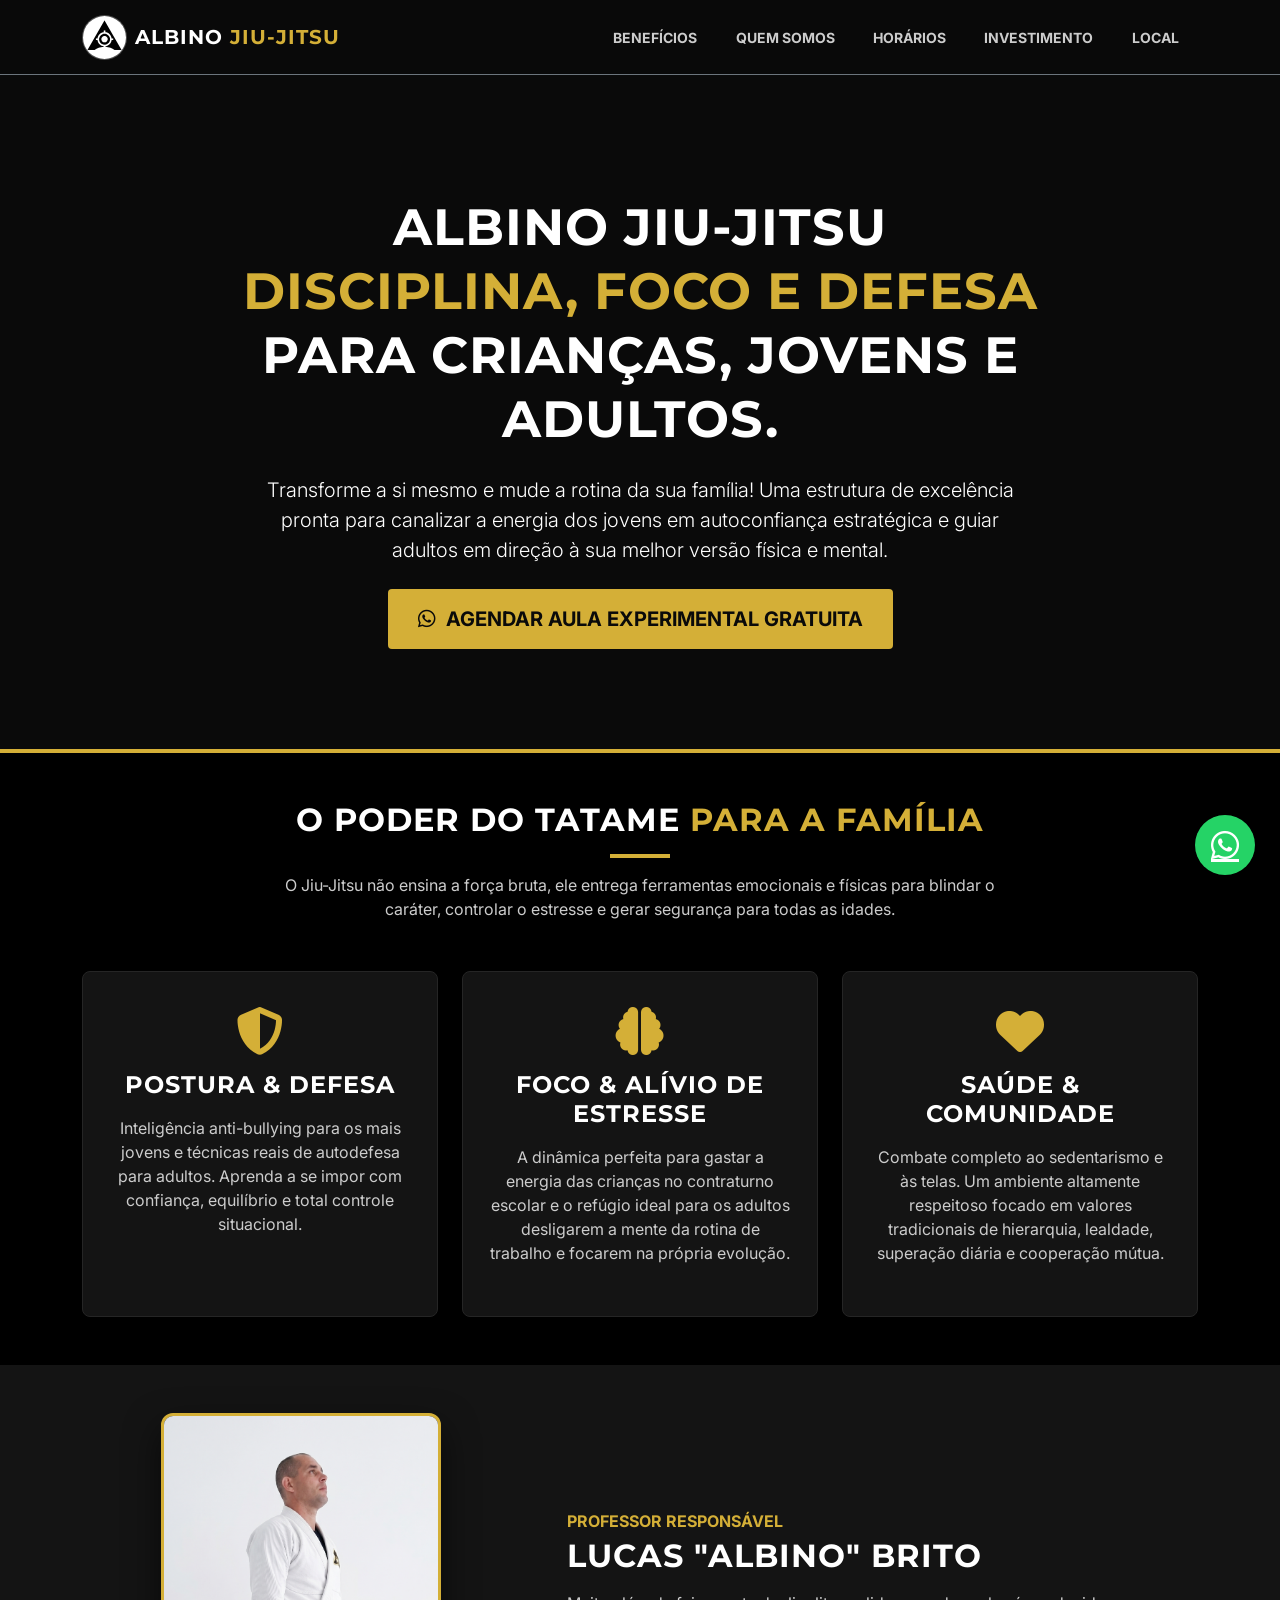
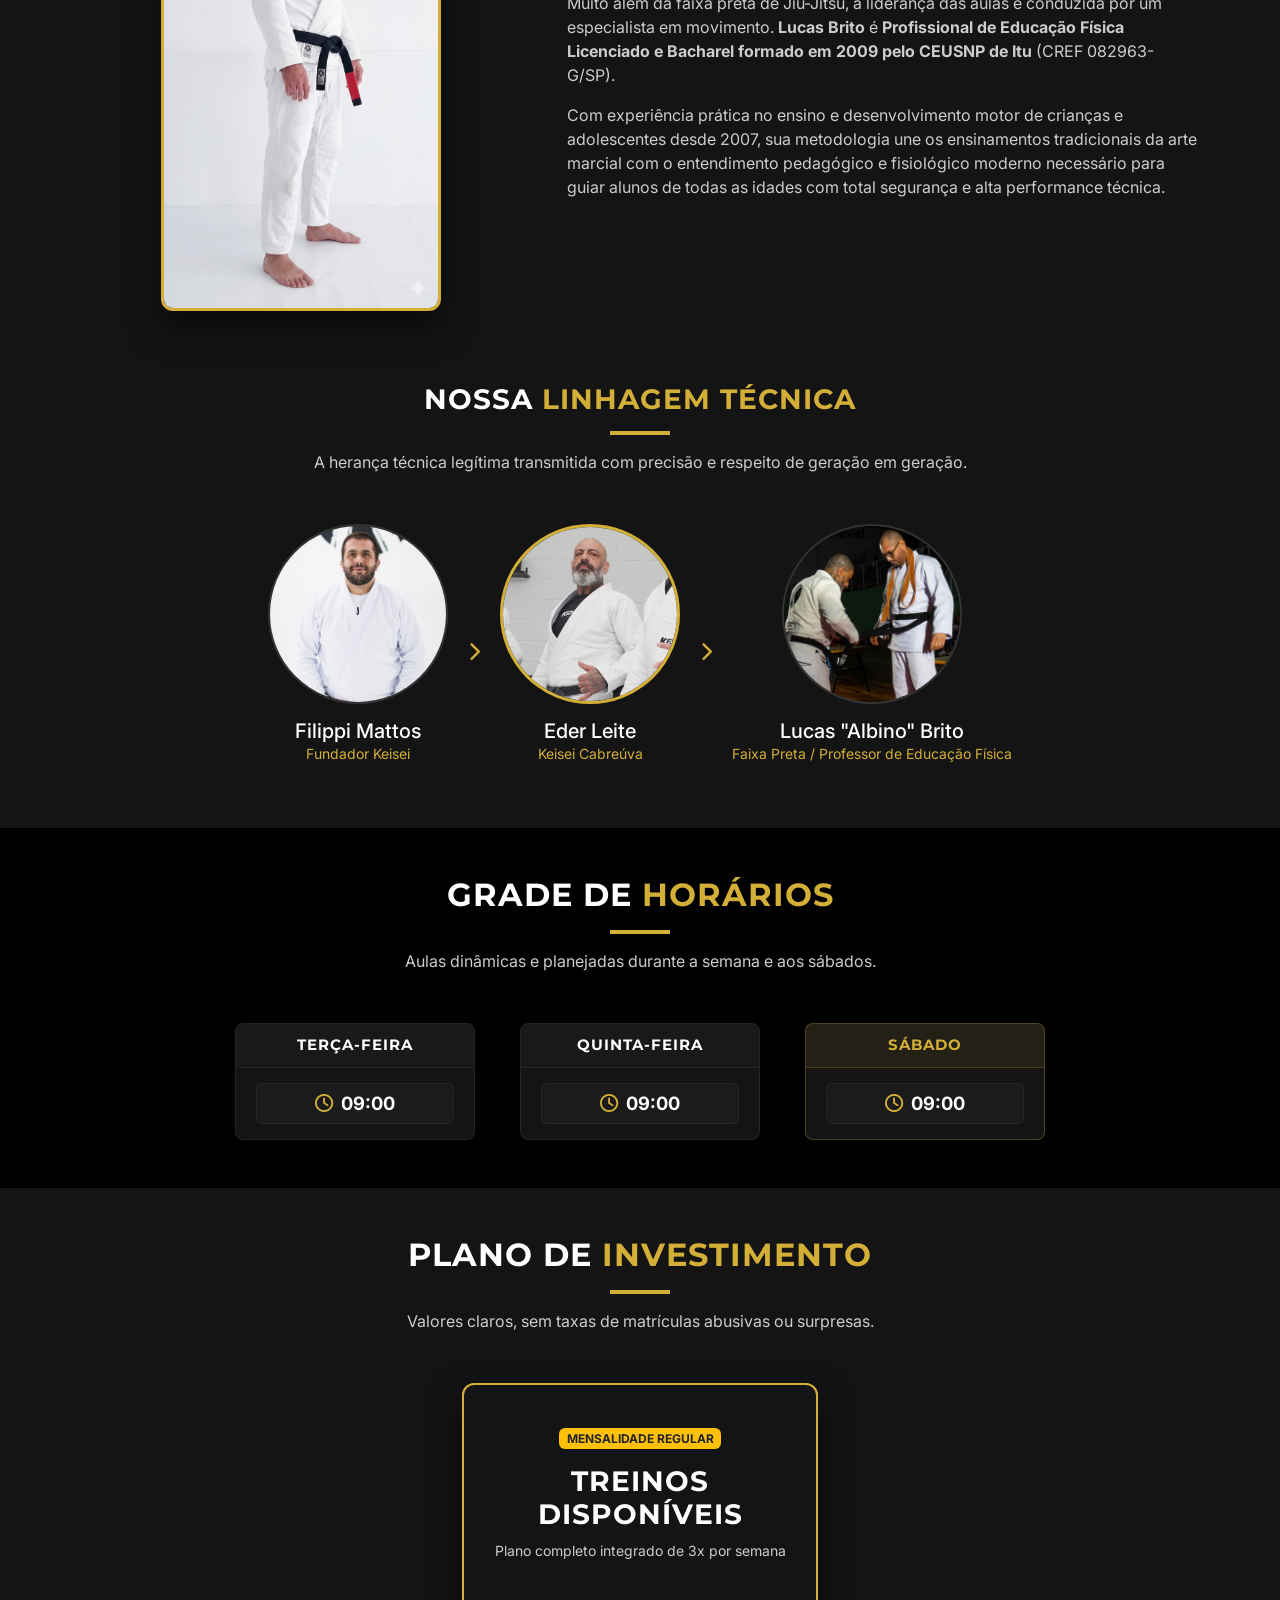
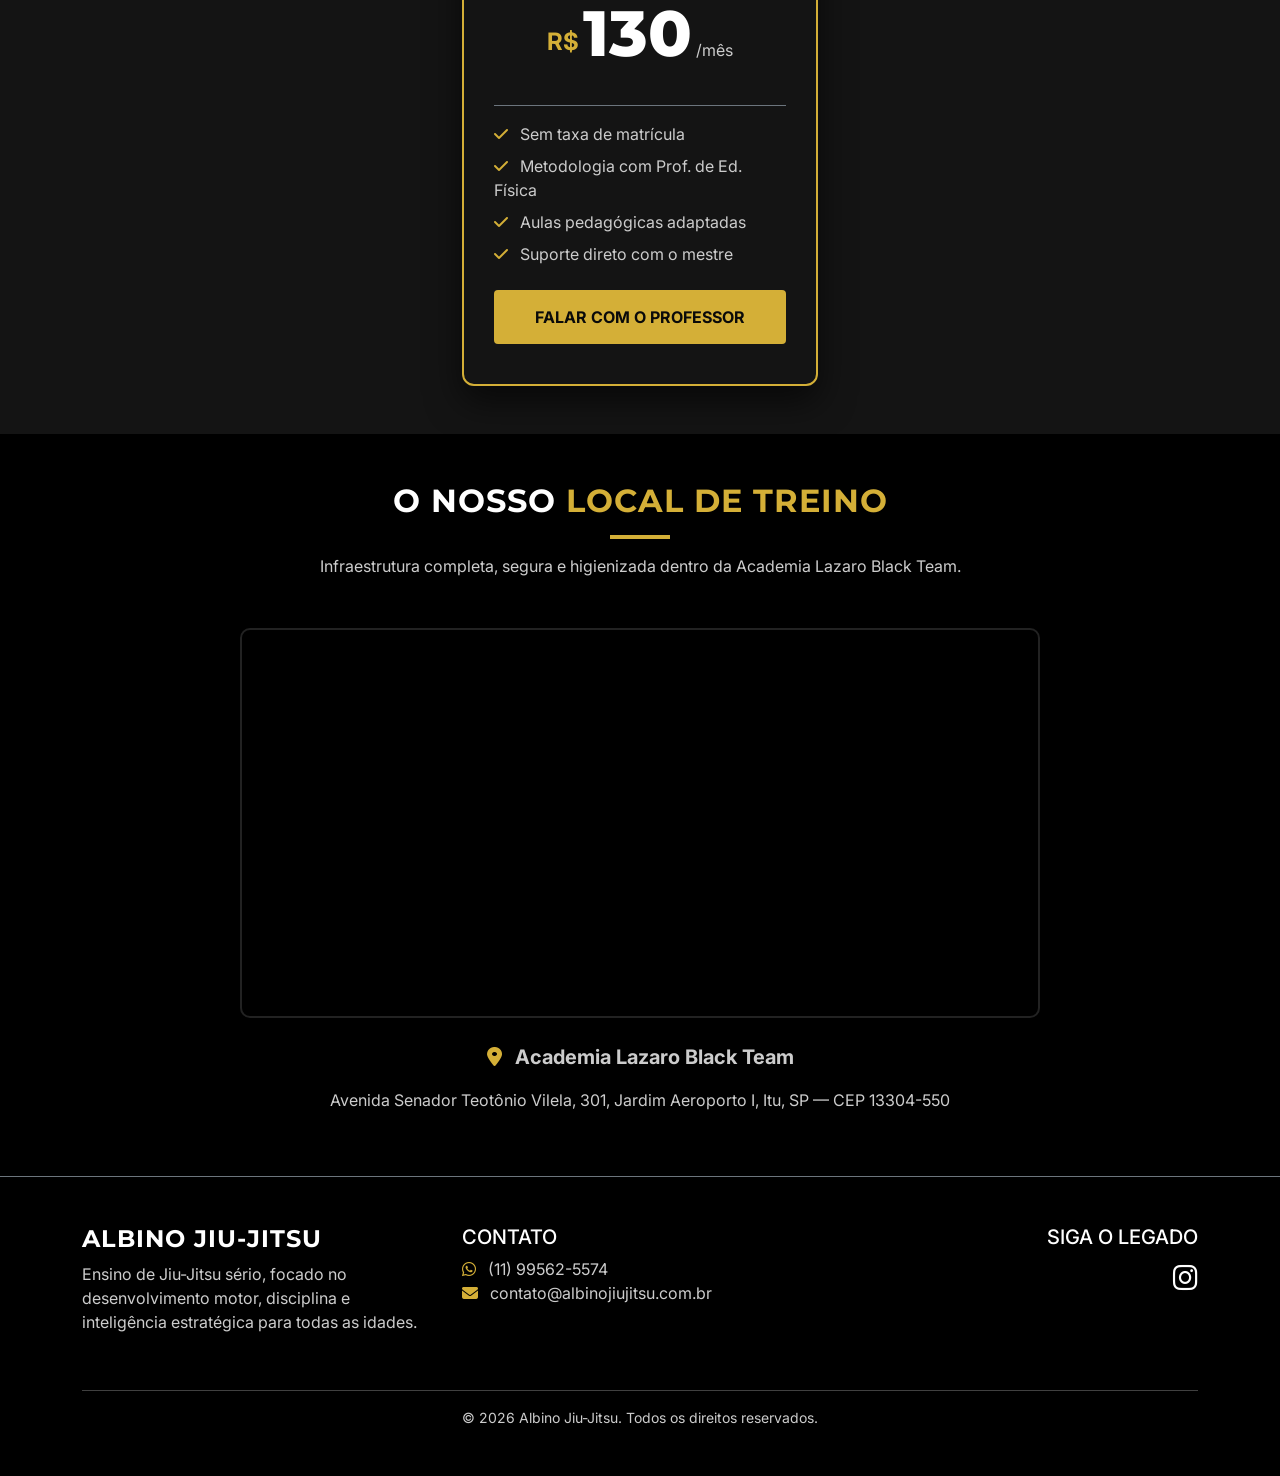
==== commit 4748a5df: "update: grade de horarios modificada para 09h de terça, quinta e sábado. Removido o horário das 15h" ====
--- a/index.html
+++ b/index.html
@@ -169,7 +169,7 @@
               <img src="img/lucas_brito.jpg" alt="Lucas Brito" class="lineage-img" />
             </div>
             <h5 class="mb-0 text-white">Lucas "Albino" Brito</h5>
-            <p class="small gold-text">Faixa Preta / CEUSNP 2009</p>
+            <p class="small gold-text">Faixa Preta / Professor de Educação Física</p>
           </div>
         </div>
       </div>
@@ -188,7 +188,6 @@
               <div class="schedule-clean-header">TERÇA-FEIRA</div>
               <div class="schedule-clean-body">
                 <div class="time-block"><i class="far fa-clock gold-text me-1"></i> 09:00</div>
-                <div class="time-block"><i class="far fa-clock gold-text me-1"></i> 15:00</div>
               </div>
             </div>
           </div>
@@ -198,7 +197,6 @@
               <div class="schedule-clean-header">QUINTA-FEIRA</div>
               <div class="schedule-clean-body">
                 <div class="time-block"><i class="far fa-clock gold-text me-1"></i> 09:00</div>
-                <div class="time-block"><i class="far fa-clock gold-text me-1"></i> 15:00</div>
               </div>
             </div>
           </div>
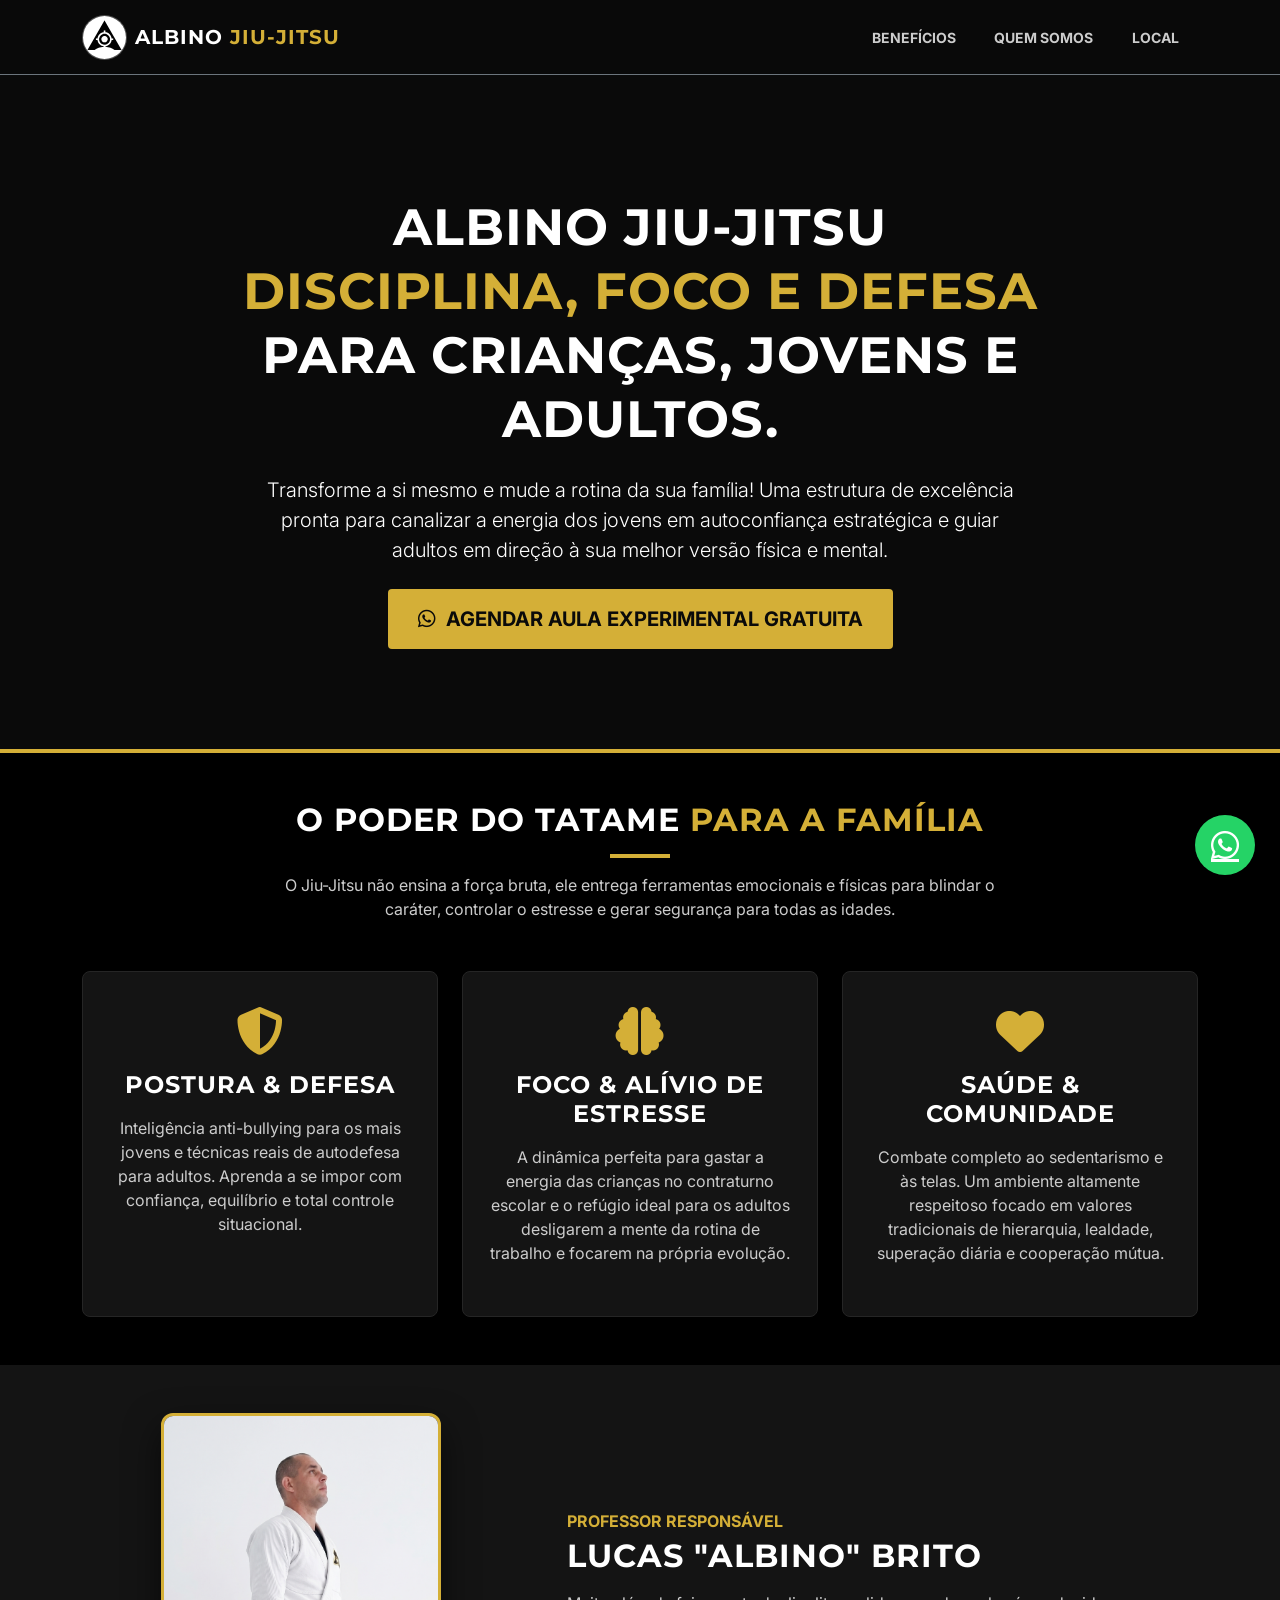
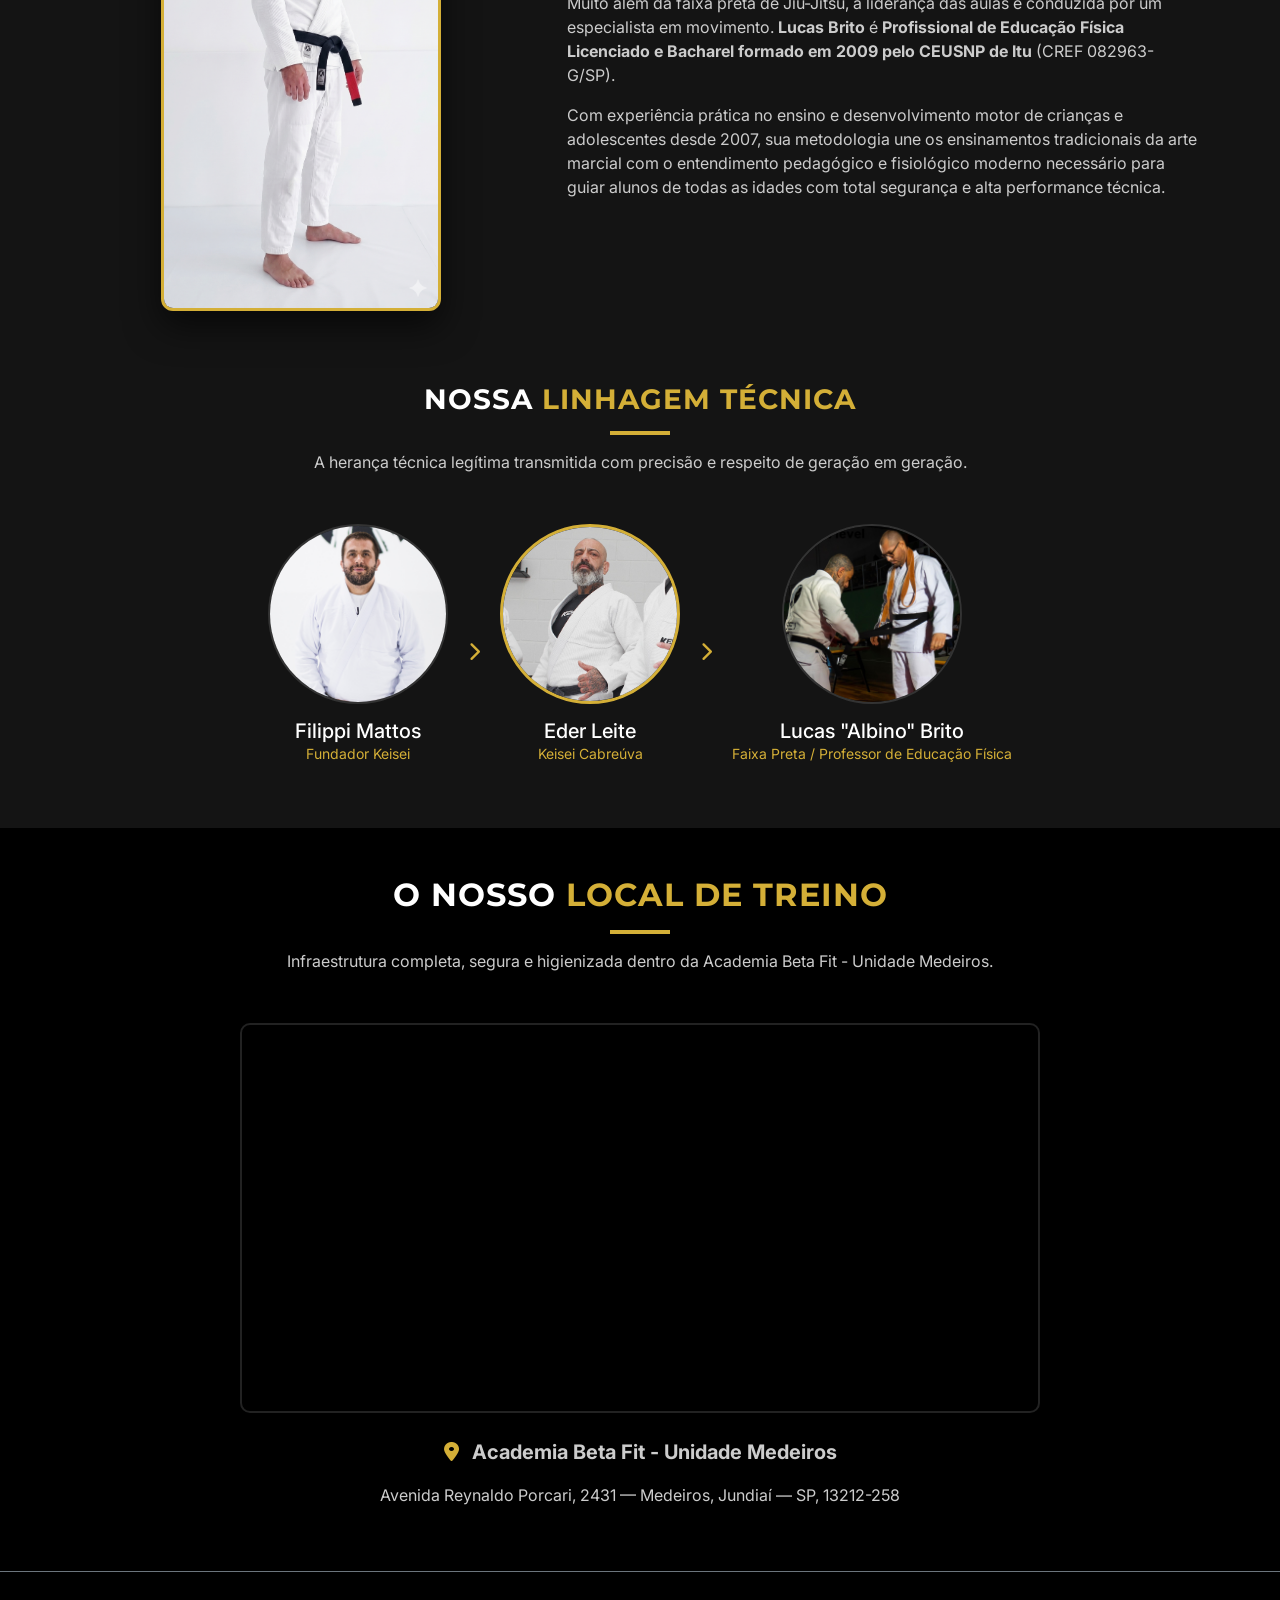
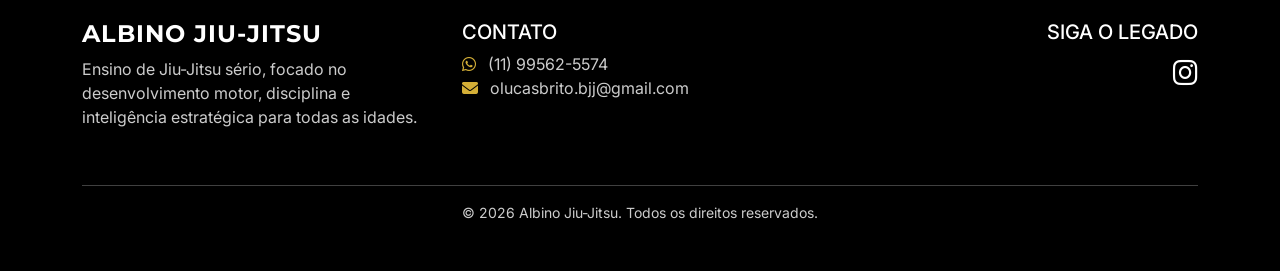
==== commit 801170f0: "style: comenta links de horários e investimentos na navbar" ====
--- a/index.html
+++ b/index.html
@@ -3,7 +3,7 @@
   <head>
     <meta charset="UTF-8" />
     <meta name="viewport" content="width=device-width, initial-scale=1.0" />
-    <title>Albino Jiu-Jitsu | Escola de Jiu-Jitsu em Itu</title>
+    <title>Albino Jiu-Jitsu | Escola de Jiu-Jitsu</title>
     <link
       href="https://cdn.jsdelivr.net/npm/bootstrap@5.3.2/dist/css/bootstrap.min.css"
       rel="stylesheet"
@@ -20,8 +20,9 @@
     <link rel="icon" type="image/png" href="img/favicon.png" />
   </head>
   <body>
-    
-    <nav class="navbar navbar-expand-lg navbar-dark bg-black fixed-top border-bottom border-secondary">
+    <nav
+      class="navbar navbar-expand-lg navbar-dark bg-black fixed-top border-bottom border-secondary"
+    >
       <div class="container">
         <a class="navbar-brand brand-font d-flex align-items-center" href="#">
           <div class="logo-wrapper-round me-2">
@@ -42,11 +43,25 @@
         </button>
         <div class="collapse navbar-collapse" id="navbarNav">
           <ul class="navbar-nav ms-auto text-uppercase fw-bold small">
-            <li class="nav-item"><a class="nav-link" href="#beneficios">Benefícios</a></li>
-            <li class="nav-item"><a class="nav-link" href="#quem-somos">Quem Somos</a></li>
-            <li class="nav-item"><a class="nav-link" href="#horarios">Horários</a></li>
-            <li class="nav-item"><a class="nav-link" href="#investimento">Investimento</a></li>
-            <li class="nav-item"><a class="nav-link" href="#localizacao">Local</a></li>
+            <li class="nav-item">
+              <a class="nav-link" href="#beneficios">Benefícios</a>
+            </li>
+            <li class="nav-item">
+              <a class="nav-link" href="#quem-somos">Quem Somos</a>
+            </li>
+            <!-- Horários ocultados temporariamente 
+            <li class="nav-item">
+              <a class="nav-link" href="#horarios">Horários</a>
+            </li>
+            -->
+            <!-- Investimento ocultado temporariamente 
+            <li class="nav-item">
+              <a class="nav-link" href="#investimento">Investimento</a>
+            </li>
+            -->
+            <li class="nav-item">
+              <a class="nav-link" href="#localizacao">Local</a>
+            </li>
           </ul>
         </div>
       </div>
@@ -62,15 +77,21 @@
               <span class="text-white">PARA CRIANÇAS, JOVENS E ADULTOS</span>.
             </h1>
             <p class="lead mb-4 max-w-text mx-auto">
-              Transforme a si mesmo e mude a rotina da sua família! Uma estrutura de excelência pronta para canalizar a energia dos jovens em autoconfiança estratégica e guiar adultos em direção à sua melhor versão física e mental.
-            </p>
-            <div class="d-flex flex-column flex-sm-row justify-content-center gap-3">
+              Transforme a si mesmo e mude a rotina da sua família! Uma
+              estrutura de excelência pronta para canalizar a energia dos jovens
+              em autoconfiança estratégica e guiar adultos em direção à sua
+              melhor versão física e mental.
+            </p>
+            <div
+              class="d-flex flex-column flex-sm-row justify-content-center gap-3"
+            >
               <a
                 href="https://wa.me/5511995625574?text=Olá! Quero agendar uma aula experimental de Jiu-Jitsu."
                 class="btn btn-gold btn-lg"
                 target="_blank"
               >
-                <i class="fab fa-whatsapp"></i> AGENDAR AULA EXPERIMENTAL GRATUITA
+                <i class="fab fa-whatsapp"></i> AGENDAR AULA EXPERIMENTAL
+                GRATUITA
               </a>
             </div>
           </div>
@@ -81,9 +102,13 @@
     <section id="beneficios" class="bg-black py-5 scroll-margin">
       <div class="container">
         <div class="section-title">
-          <h2>O Poder do Tatame <span class="gold-text">Para a Família</span></h2>
+          <h2>
+            O Poder do Tatame <span class="gold-text">Para a Família</span>
+          </h2>
           <p class="text-readable-muted text-center max-w-text mx-auto">
-            O Jiu-Jitsu não ensina a força bruta, ele entrega ferramentas emocionais e físicas para blindar o caráter, controlar o estresse e gerar segurança para todas as idades.
+            O Jiu-Jitsu não ensina a força bruta, ele entrega ferramentas
+            emocionais e físicas para blindar o caráter, controlar o estresse e
+            gerar segurança para todas as idades.
           </p>
         </div>
         <div class="row g-4 text-center">
@@ -92,7 +117,9 @@
               <i class="fas fa-shield-halved fa-3x mb-3 gold-text"></i>
               <h4 class="mb-3 text-white">Postura & Defesa</h4>
               <p class="text-readable-muted">
-                Inteligência anti-bullying para os mais jovens e técnicas reais de autodefesa para adultos. Aprenda a se impor com confiança, equilíbrio e total controle situacional.
+                Inteligência anti-bullying para os mais jovens e técnicas reais
+                de autodefesa para adultos. Aprenda a se impor com confiança,
+                equilíbrio e total controle situacional.
               </p>
             </div>
           </div>
@@ -101,7 +128,9 @@
               <i class="fas fa-brain fa-3x mb-3 gold-text"></i>
               <h4 class="mb-3 text-white">Foco & Alívio de Estresse</h4>
               <p class="text-readable-muted">
-                A dinâmica perfeita para gastar a energia das crianças no contraturno escolar e o refúgio ideal para os adultos desligarem a mente da rotina de trabalho e focarem na própria evolução.
+                A dinâmica perfeita para gastar a energia das crianças no
+                contraturno escolar e o refúgio ideal para os adultos desligarem
+                a mente da rotina de trabalho e focarem na própria evolução.
               </p>
             </div>
           </div>
@@ -110,7 +139,9 @@
               <i class="fas fa-heart fa-3x mb-3 gold-text"></i>
               <h4 class="mb-3 text-white">Saúde & Comunidade</h4>
               <p class="text-readable-muted">
-                Combate completo ao sedentarismo e às telas. Um ambiente altamente respeitoso focado em valores tradicionais de hierarquia, lealdade, superação diária e cooperação mútua.
+                Combate completo ao sedentarismo e às telas. Um ambiente
+                altamente respeitoso focado em valores tradicionais de
+                hierarquia, lealdade, superação diária e cooperação mútua.
               </p>
             </div>
           </div>
@@ -123,58 +154,102 @@
         <div class="row align-items-center g-5 mb-5">
           <div class="col-lg-5 text-center">
             <div class="profile-img-portrait-wrapper mx-auto">
-              <img src="img/img_6.png" alt="Professor Lucas Albino Brito" class="profile-portrait-img" />
+              <img
+                src="img/img_6.png"
+                alt="Professor Lucas Albino Brito"
+                class="profile-portrait-img"
+              />
             </div>
           </div>
           <div class="col-lg-7">
-            <span class="gold-text fw-bold text-uppercase tracking-wider">Professor Responsável</span>
-            <h2 class="text-white mt-1 mb-3 brand-font">Lucas "Albino" Brito</h2>
+            <span class="gold-text fw-bold text-uppercase tracking-wider"
+              >Professor Responsável</span
+            >
+            <h2 class="text-white mt-1 mb-3 brand-font">
+              Lucas "Albino" Brito
+            </h2>
             <p class="text-readable-muted">
-              Muito além da faixa preta de Jiu-Jitsu, a liderança das aulas é conduzida por um especialista em movimento. <strong>Lucas Brito</strong> é <strong>Profissional de Educação Física Licenciado e Bacharel formado em 2009 pelo CEUSNP de Itu</strong> (CREF 082963-G/SP).
+              Muito além da faixa preta de Jiu-Jitsu, a liderança das aulas é
+              conduzida por um especialista em movimento.
+              <strong>Lucas Brito</strong> é
+              <strong
+                >Profissional de Educação Física Licenciado e Bacharel formado
+                em 2009 pelo CEUSNP de Itu</strong
+              >
+              (CREF 082963-G/SP).
             </p>
             <p class="text-readable-muted">
-              Com experiência prática no ensino e desenvolvimento motor de crianças e adolescentes desde 2007, sua metodologia une os ensinamentos tradicionais da arte marcial com o entendimento pedagógico e fisiológico moderno necessário para guiar alunos de todas as idades com total segurança e alta performance técnica.
+              Com experiência prática no ensino e desenvolvimento motor de
+              crianças e adolescentes desde 2007, sua metodologia une os
+              ensinamentos tradicionais da arte marcial com o entendimento
+              pedagógico e fisiológico moderno necessário para guiar alunos de
+              todas as idades com total segurança e alta performance técnica.
             </p>
           </div>
         </div>
 
         <div class="section-title pt-4">
           <h3>Nossa <span class="gold-text">Linhagem Técnica</span></h3>
-          <p class="text-readable-muted">A herança técnica legítima transmitida com precisão e respeito de geração em geração.</p>
+          <p class="text-readable-muted">
+            A herança técnica legítima transmitida com precisão e respeito de
+            geração em geração.
+          </p>
         </div>
 
         <div class="lineage-path">
           <div class="lineage-step text-center">
             <div class="lineage-img-wrapper">
-              <img src="img/filippi_mattos.jpg" alt="Filippi Mattos" class="lineage-img" />
+              <img
+                src="img/filippi_mattos.jpg"
+                alt="Filippi Mattos"
+                class="lineage-img"
+              />
             </div>
             <h5 class="mb-0 text-white">Filippi Mattos</h5>
             <p class="small gold-text">Fundador Keisei</p>
           </div>
-          <div class="lineage-arrow d-none d-md-block"><i class="fas fa-chevron-right"></i></div>
-          <div class="lineage-arrow d-md-none"><i class="fas fa-chevron-down"></i></div>
-          
+          <div class="lineage-arrow d-none d-md-block">
+            <i class="fas fa-chevron-right"></i>
+          </div>
+          <div class="lineage-arrow d-md-none">
+            <i class="fas fa-chevron-down"></i>
+          </div>
+
           <div class="lineage-step text-center">
             <div class="lineage-img-wrapper elite">
-              <img src="img/eder_leite_2.png" alt="Eder Leite" class="lineage-img" />
+              <img
+                src="img/eder_leite_2.png"
+                alt="Eder Leite"
+                class="lineage-img"
+              />
             </div>
             <h5 class="mb-0 text-white">Eder Leite</h5>
             <p class="small gold-text">Keisei Cabreúva</p>
           </div>
-          <div class="lineage-arrow d-none d-md-block"><i class="fas fa-chevron-right"></i></div>
-          <div class="lineage-arrow d-md-none"><i class="fas fa-chevron-down"></i></div>
+          <div class="lineage-arrow d-none d-md-block">
+            <i class="fas fa-chevron-right"></i>
+          </div>
+          <div class="lineage-arrow d-md-none">
+            <i class="fas fa-chevron-down"></i>
+          </div>
 
           <div class="lineage-step text-center">
             <div class="lineage-img-wrapper">
-              <img src="img/lucas_brito.jpg" alt="Lucas Brito" class="lineage-img" />
+              <img
+                src="img/lucas_brito.jpg"
+                alt="Lucas Brito"
+                class="lineage-img"
+              />
             </div>
             <h5 class="mb-0 text-white">Lucas "Albino" Brito</h5>
-            <p class="small gold-text">Faixa Preta / Professor de Educação Física</p>
-          </div>
-        </div>
-      </div>
-    </section>
-
+            <p class="small gold-text">
+              Faixa Preta / Professor de Educação Física
+            </p>
+          </div>
+        </div>
+      </div>
+    </section>
+    <!--
     <section id="horarios" class="bg-black py-5 scroll-margin">
       <div class="container">
         <div class="section-title">
@@ -213,7 +288,8 @@
         </div>
       </div>
     </section>
-
+-->
+    <!--
     <section id="investimento" class="lineage-bg py-5 scroll-margin">
       <div class="container">
         <div class="section-title">
@@ -249,33 +325,35 @@
         </div>
       </div>
     </section>
-
+-->
     <section id="localizacao" class="bg-black py-5 scroll-margin">
       <div class="container text-center">
         <div class="section-title">
           <h2>O Nosso <span class="gold-text">Local de Treino</span></h2>
           <p class="text-readable-muted max-w-text mx-auto">
-            Infraestrutura completa, segura e higienizada dentro da Academia Lazaro Black Team.
+            Infraestrutura completa, segura e higienizada dentro da Academia
+            Beta Fit - Unidade Medeiros.
           </p>
         </div>
         <div class="row justify-content-center">
           <div class="col-lg-9">
             <div class="map-container mb-4">
-              <iframe 
-                src="https://www.google.com/maps/embed?pb=!1m18!1m12!1m3!1d3667.625695669145!2d-47.3197607!3d-23.1838426!2m3!1f0!2f0!3f0!3m2!1i1024!2i768!4f13.1!3m3!1m2!1s0x94cf5121c251d1f7%3A0x6b44983dfd1a9ee7!2sAv.%20Sen.%20Teot%C3%B4nio%20Vilela%2C%20301%20-%20Jardim%20Aeroporto%20I%2C%20Itu%20-%20SP%2C%2013304-550!5e0!3m2!1spt-BR!2sbr!4v1710000000000!5m2!1spt-BR!2sbr" 
-                width="100%" 
-                height="380" 
-                style="border:0; border-radius: 8px;" 
-                allowfullscreen="" 
-                loading="lazy" 
+              <iframe
+                src="https://www.google.com/maps/embed?pb=!1m18!1m12!1m3!1d325.8947808311252!2d-46.99992765008444!3d-23.17547456174556!2m3!1f0!2f0!3f0!3m2!1i1024!2i768!4f13.1!3m3!1m2!1s0x94cf3b51abaf2d91%3A0x243a5dd1a65c889!2sAcademia%20Beta%20Fit%20-%20Unidade%20Medeiros!5e1!3m2!1spt-BR!2sbr!4v1782347840197!5m2!1spt-BR!2sbr"
+                width="100%"
+                height="380"
+                style="border: 0; border-radius: 8px"
+                allowfullscreen=""
+                loading="lazy"
                 referrerpolicy="no-referrer-when-downgrade"
               ></iframe>
             </div>
             <p class="text-readable-muted fw-bold fs-5 mt-3">
-              <i class="fas fa-map-marker-alt gold-text me-2"></i> Academia Lazaro Black Team
+              <i class="fas fa-map-marker-alt gold-text me-2"></i> Academia
+              Beta Fit - Unidade Medeiros
             </p>
             <p class="text-readable-muted max-w-text mx-auto">
-              Avenida Senador Teotônio Vilela, 301, Jardim Aeroporto I, Itu, SP — CEP 13304-550
+              Avenida Reynaldo Porcari, 2431 — Medeiros, Jundiaí — SP, 13212-258
             </p>
           </div>
         </div>
@@ -288,20 +366,26 @@
           <div class="col-md-4 mb-4">
             <h4 class="brand-font text-white">ALBINO JIU-JITSU</h4>
             <p class="text-readable-muted">
-              Ensino de Jiu-Jitsu sério, focado no desenvolvimento motor, disciplina e inteligência estratégica para todas as idades.
+              Ensino de Jiu-Jitsu sério, focado no desenvolvimento motor,
+              disciplina e inteligência estratégica para todas as idades.
             </p>
           </div>
           <div class="col-md-4 mb-4">
             <h5 class="text-white">CONTATO</h5>
             <p class="text-readable-muted">
               <i class="fab fa-whatsapp gold-text me-2"></i> (11) 99562-5574<br />
-              <i class="fas fa-envelope gold-text me-2"></i> contato@albinojiujitsu.com.br
+              <i class="fas fa-envelope gold-text me-2"></i>
+              olucasbrito.bjj@gmail.com
             </p>
           </div>
           <div class="col-md-4 mb-4 text-md-end">
             <h5 class="text-white">SIGA O LEGADO</h5>
             <div class="fs-3">
-              <a href="https://www.instagram.com/albino.jiujitsu/" class="text-white" target="_blank">
+              <a
+                href="https://www.instagram.com/albino.jiujitsu/"
+                class="text-white"
+                target="_blank"
+              >
                 <i class="fab fa-instagram"></i>
               </a>
             </div>
@@ -321,4 +405,4 @@
     <script src="https://cdn.jsdelivr.net/npm/bootstrap@5.3.2/dist/js/bootstrap.bundle.min.js"></script>
     <script src="script.js"></script>
   </body>
-</html>+</html>
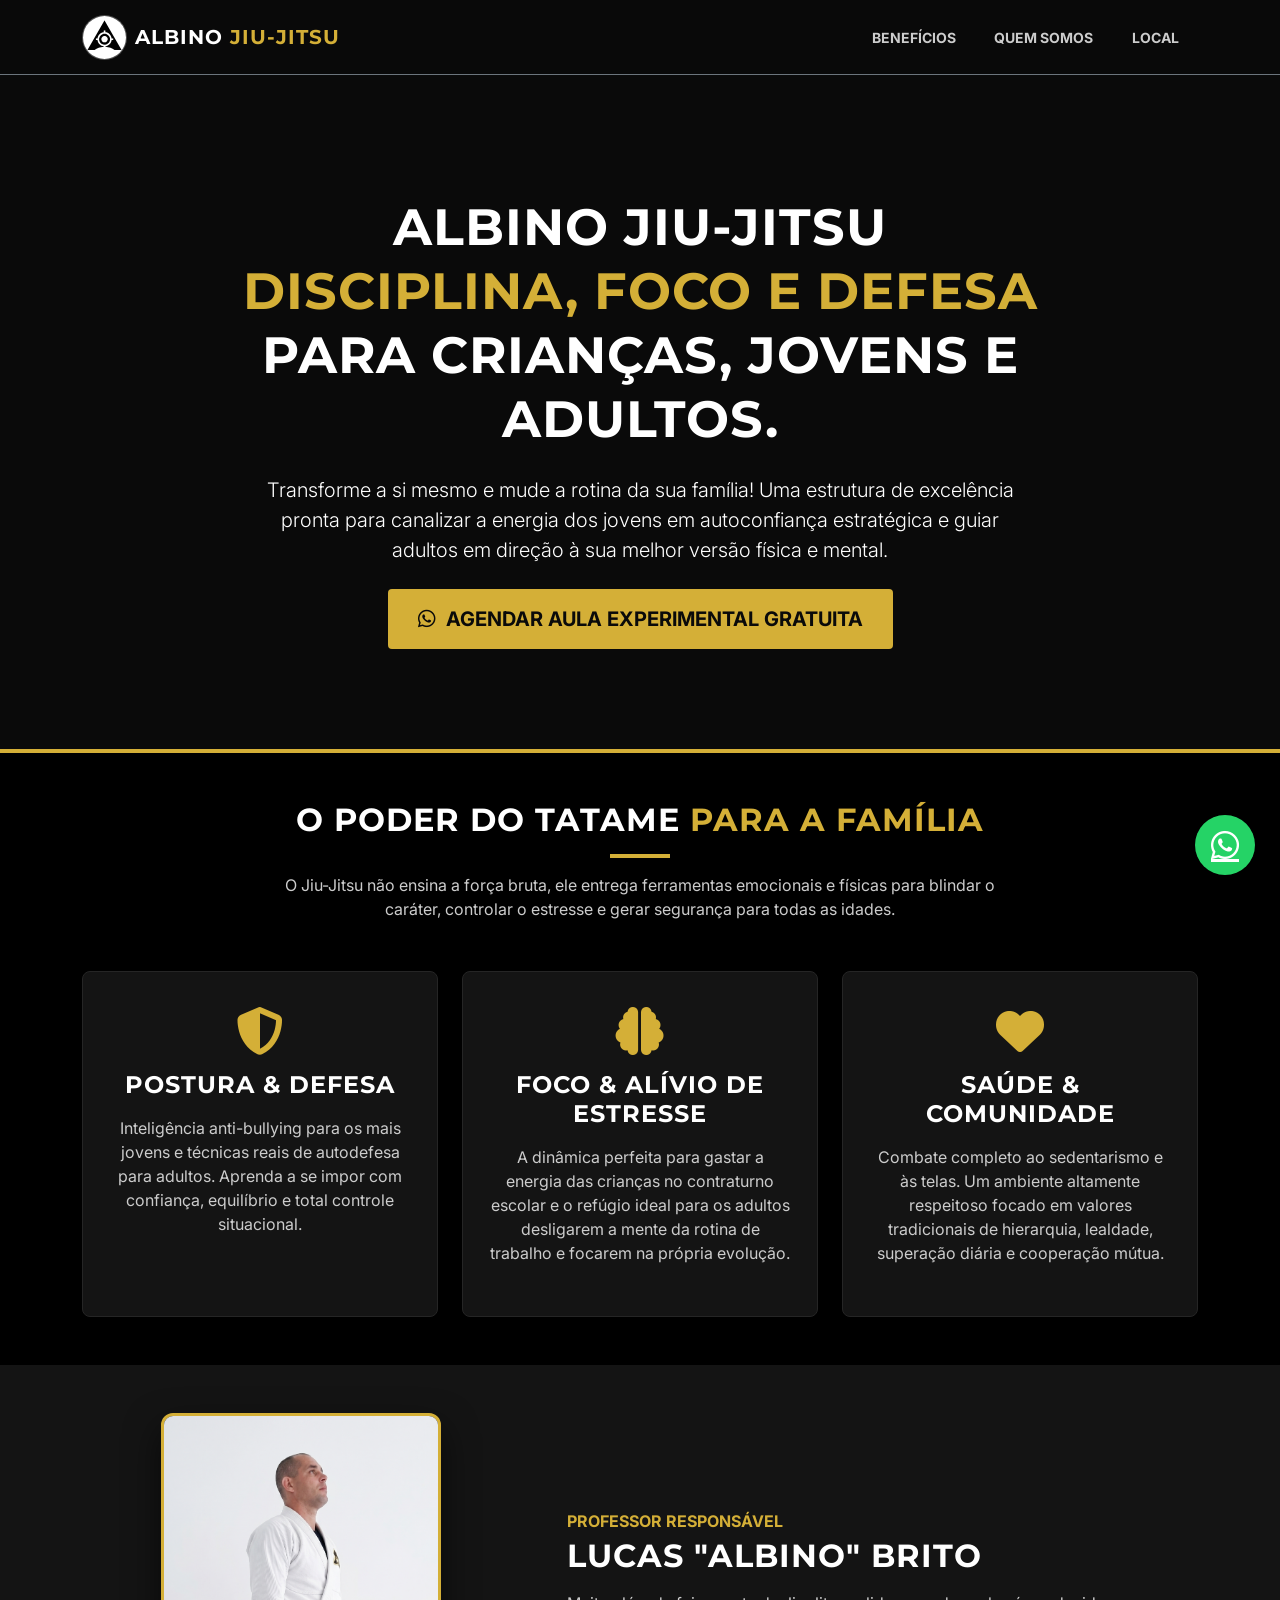
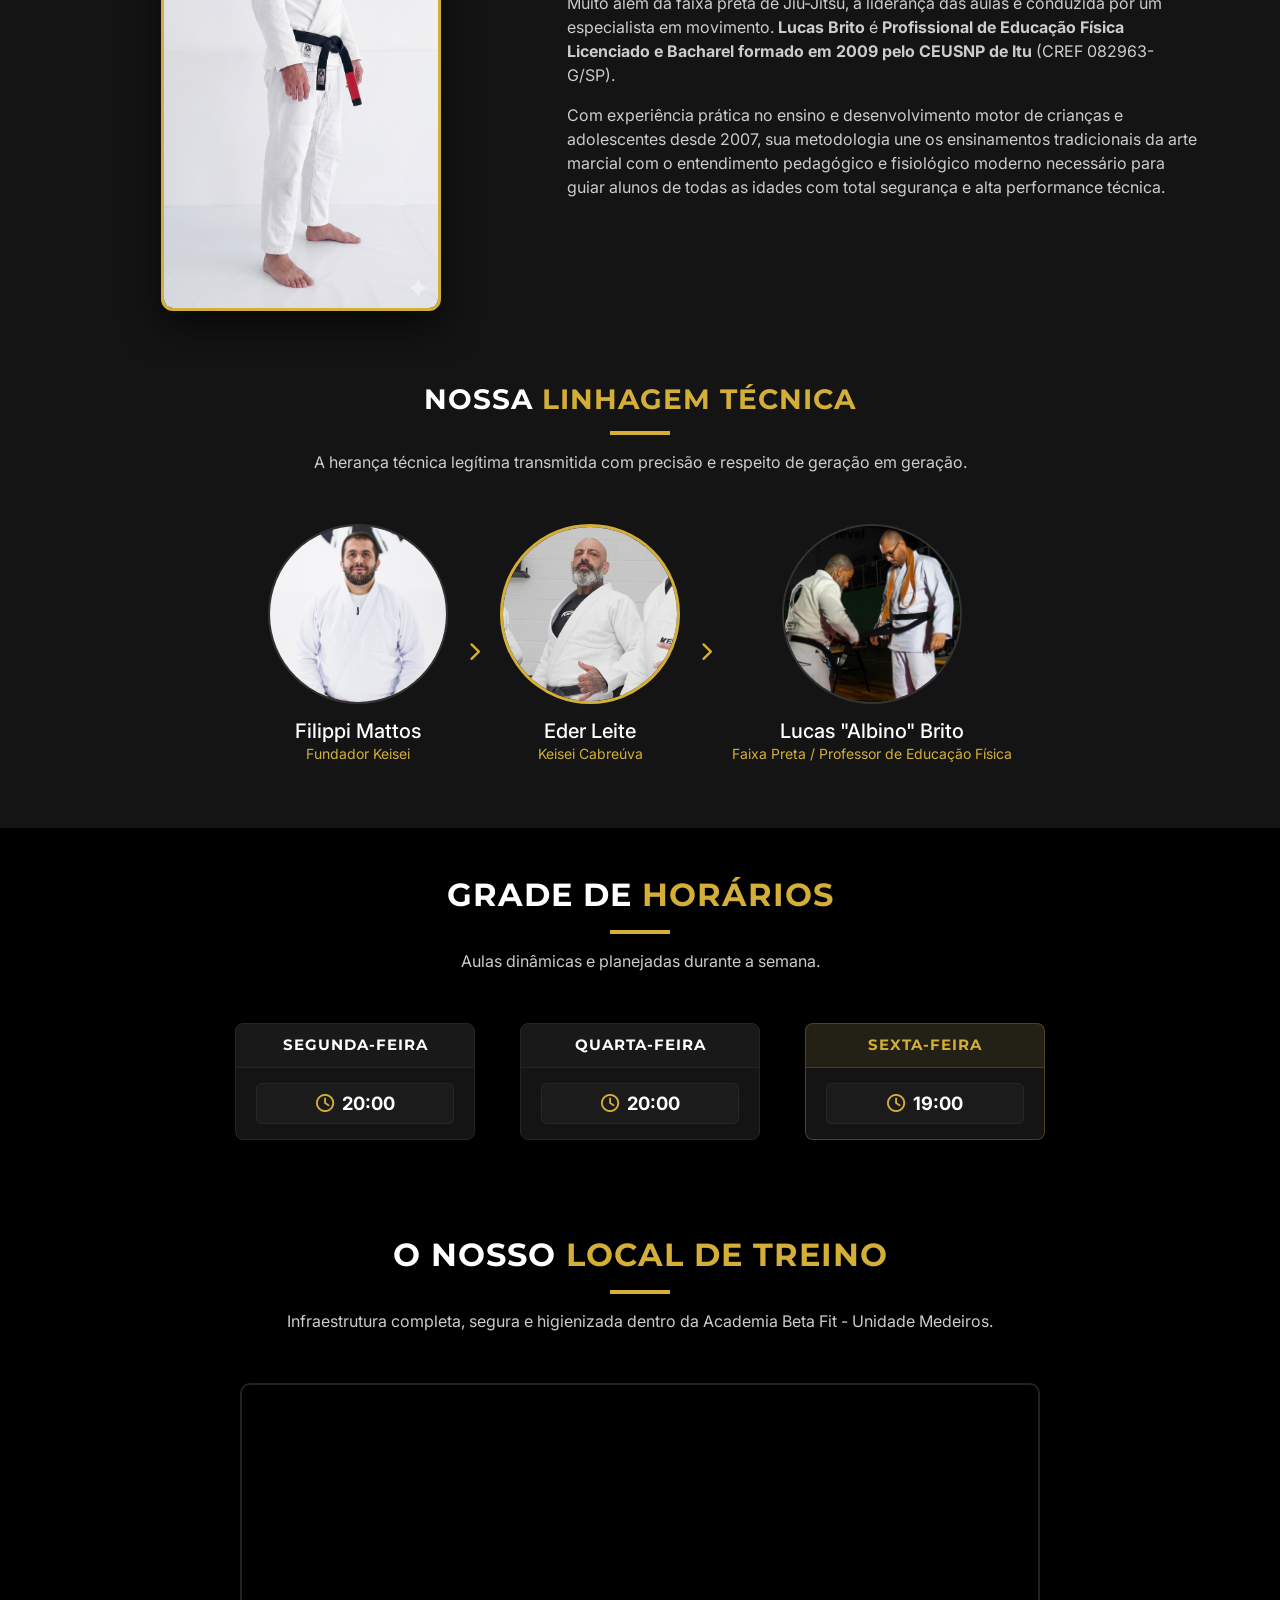
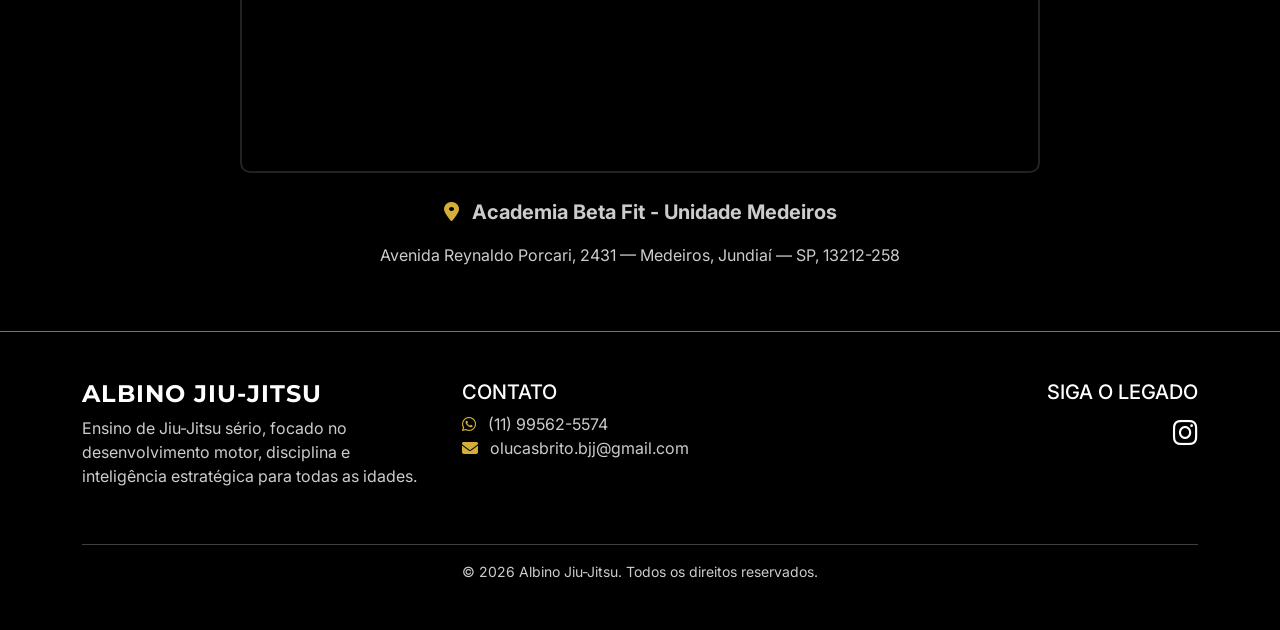
==== commit cbba94fa: "update: adiciona grade de horários" ====
--- a/index.html
+++ b/index.html
@@ -249,38 +249,38 @@
         </div>
       </div>
     </section>
-    <!--
+
     <section id="horarios" class="bg-black py-5 scroll-margin">
       <div class="container">
         <div class="section-title">
           <h2>Grade de <span class="gold-text">Horários</span></h2>
-          <p class="text-readable-muted">Aulas dinâmicas e planejadas durante a semana e aos sábados.</p>
+          <p class="text-readable-muted">Aulas dinâmicas e planejadas durante a semana.</p>
         </div>
         <div class="row justify-content-center g-4">
           
           <div class="col-sm-6 col-md-4 col-lg-3">
             <div class="schedule-clean-card">
-              <div class="schedule-clean-header">TERÇA-FEIRA</div>
+              <div class="schedule-clean-header">SEGUNDA-FEIRA</div>
               <div class="schedule-clean-body">
-                <div class="time-block"><i class="far fa-clock gold-text me-1"></i> 09:00</div>
+                <div class="time-block"><i class="far fa-clock gold-text me-1"></i> 20:00</div>
               </div>
             </div>
           </div>
           
           <div class="col-sm-6 col-md-4 col-lg-3">
             <div class="schedule-clean-card">
-              <div class="schedule-clean-header">QUINTA-FEIRA</div>
+              <div class="schedule-clean-header">QUARTA-FEIRA</div>
               <div class="schedule-clean-body">
-                <div class="time-block"><i class="far fa-clock gold-text me-1"></i> 09:00</div>
+                <div class="time-block"><i class="far fa-clock gold-text me-1"></i> 20:00</div>
               </div>
             </div>
           </div>
 
           <div class="col-sm-6 col-md-4 col-lg-3">
             <div class="schedule-clean-card highlight-saturday">
-              <div class="schedule-clean-header">SÁBADO</div>
+              <div class="schedule-clean-header">SEXTA-FEIRA</div>
               <div class="schedule-clean-body">
-                <div class="time-block"><i class="far fa-clock gold-text me-1"></i> 09:00</div>
+                <div class="time-block"><i class="far fa-clock gold-text me-1"></i> 19:00</div>
               </div>
             </div>
           </div>
@@ -288,7 +288,7 @@
         </div>
       </div>
     </section>
--->
+
     <!--
     <section id="investimento" class="lineage-bg py-5 scroll-margin">
       <div class="container">
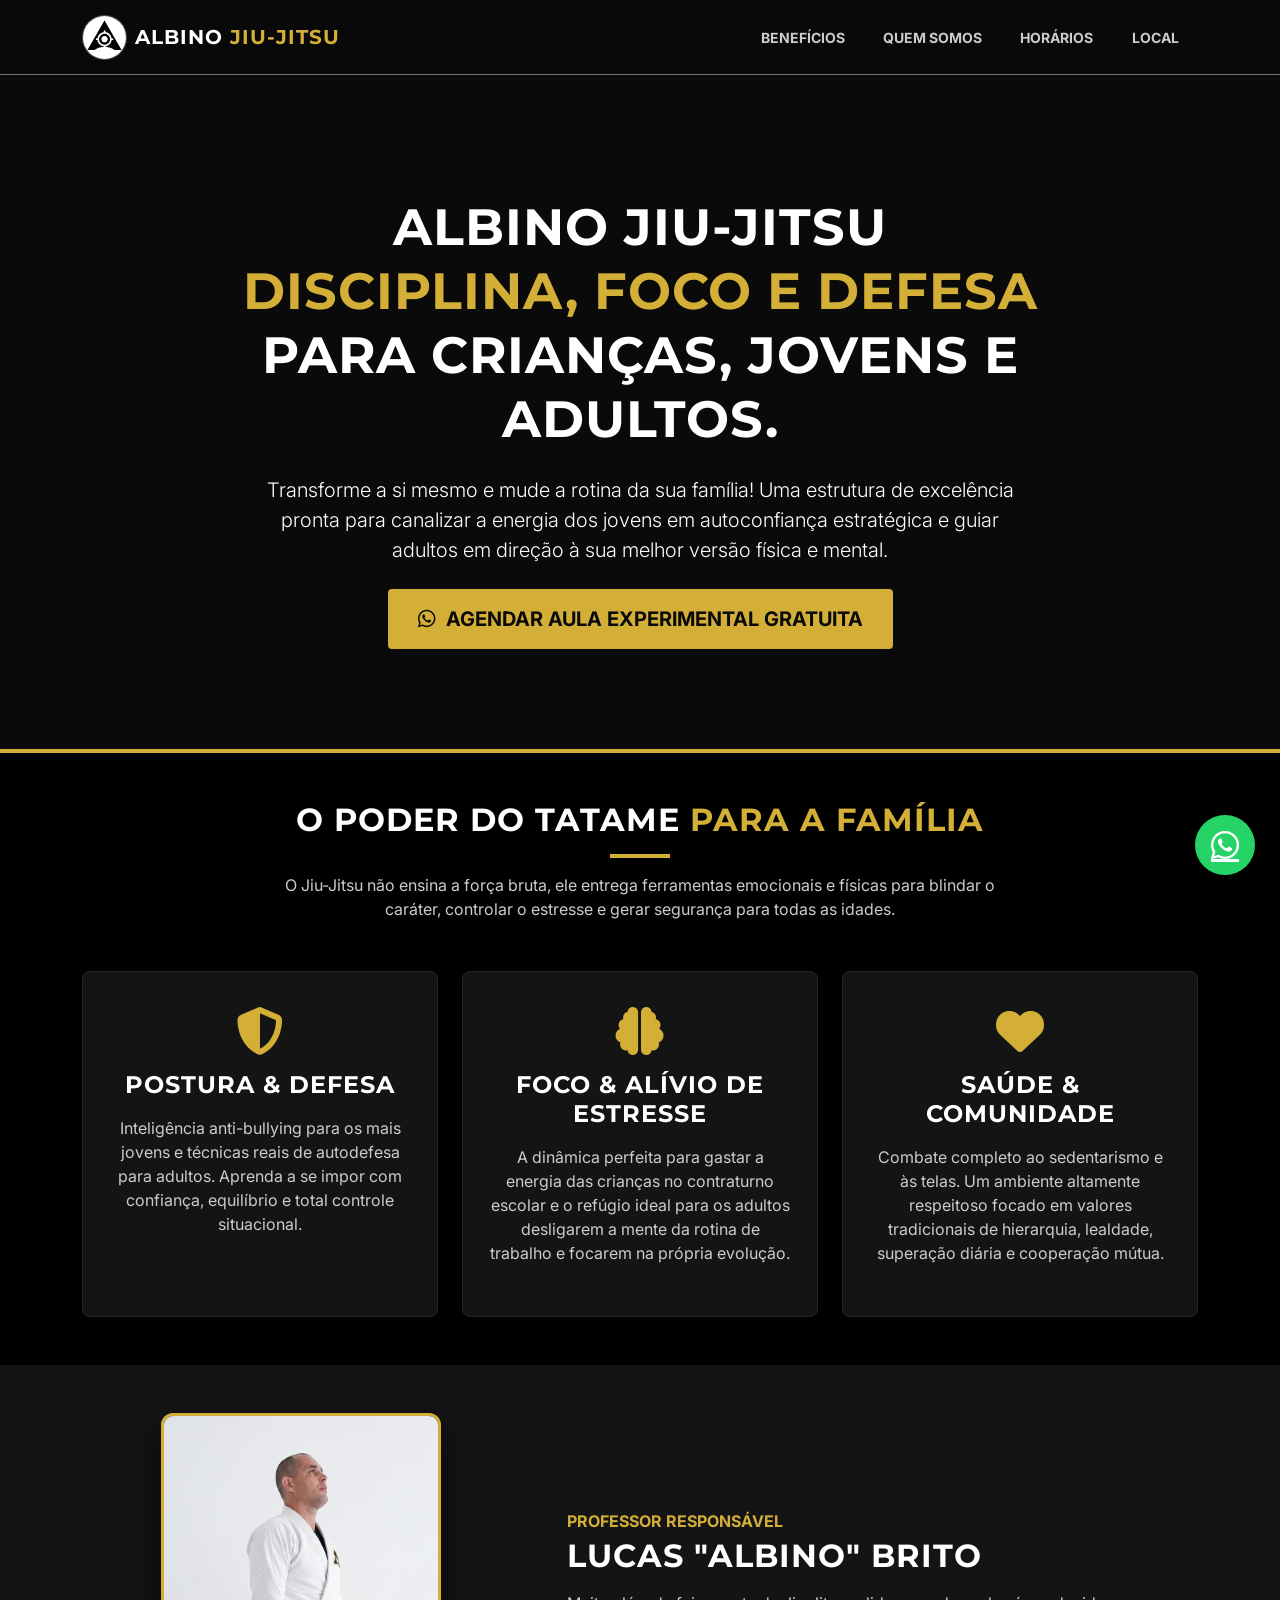
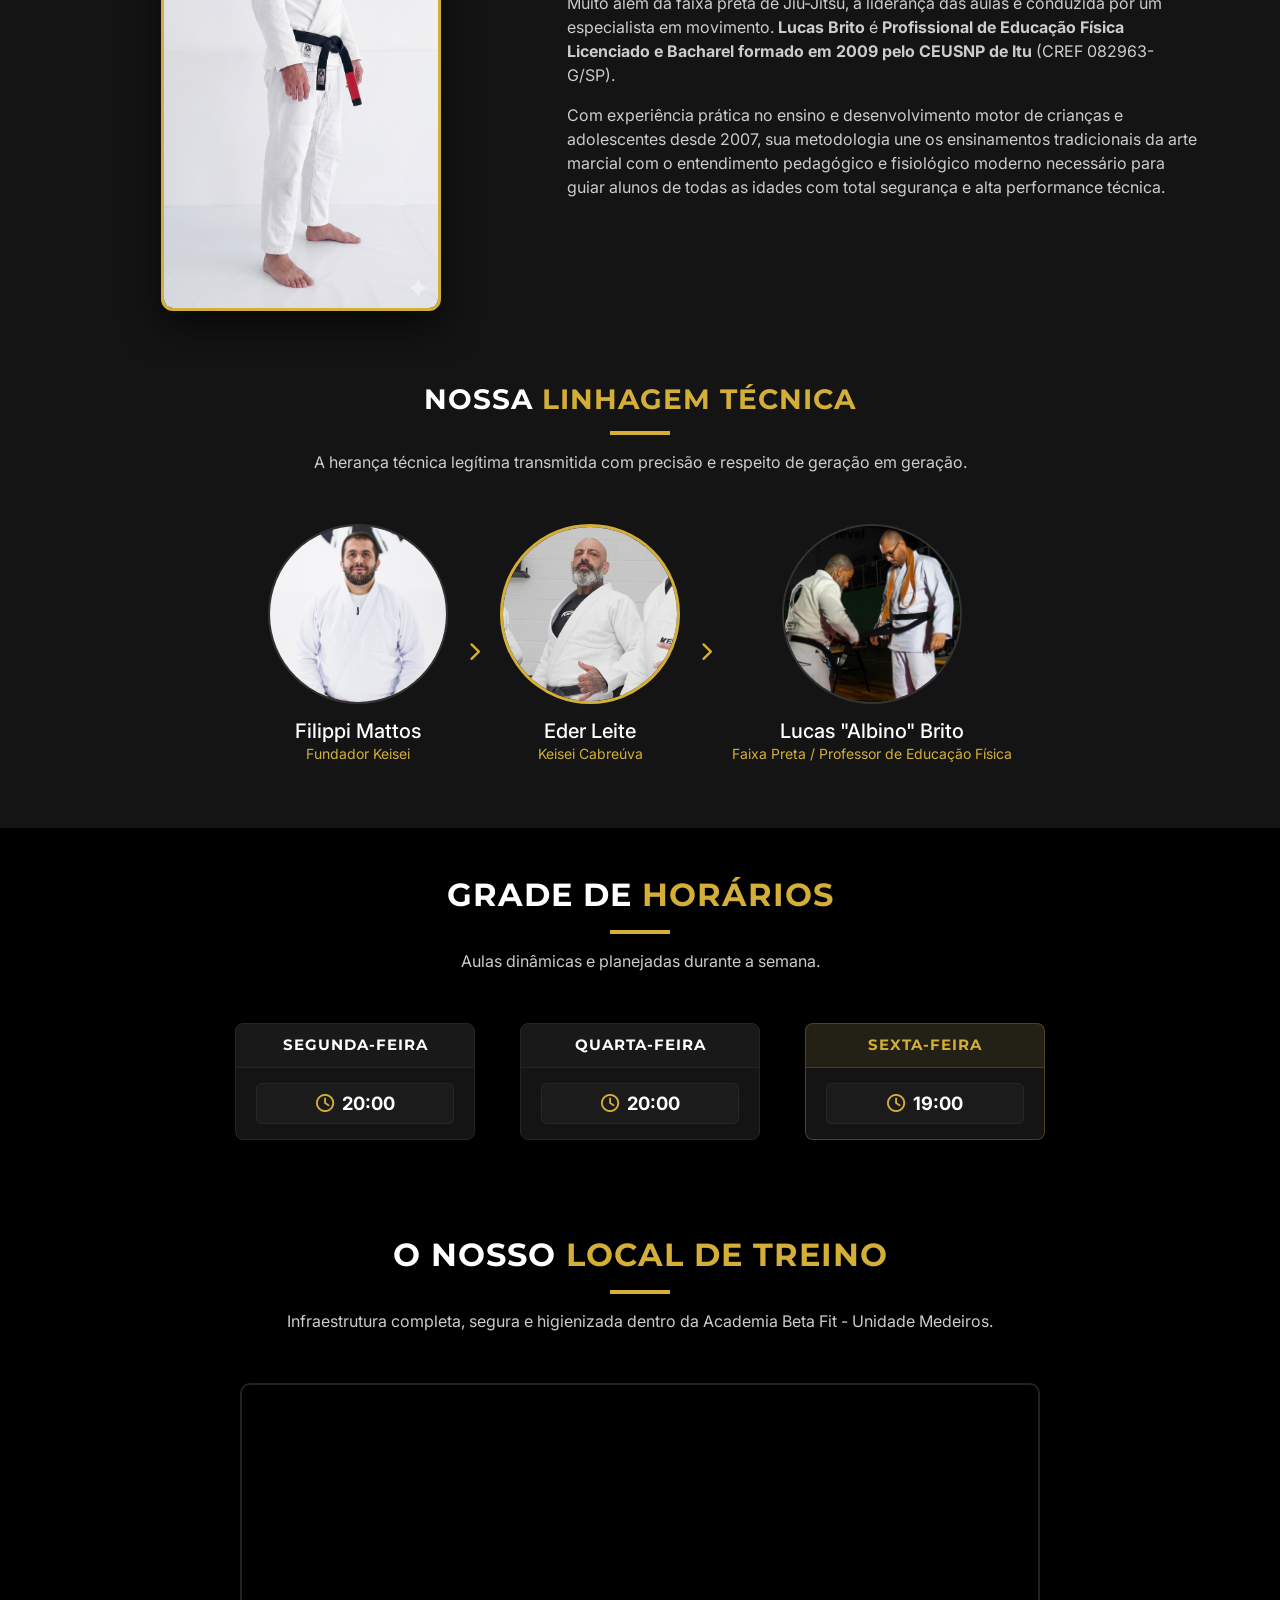
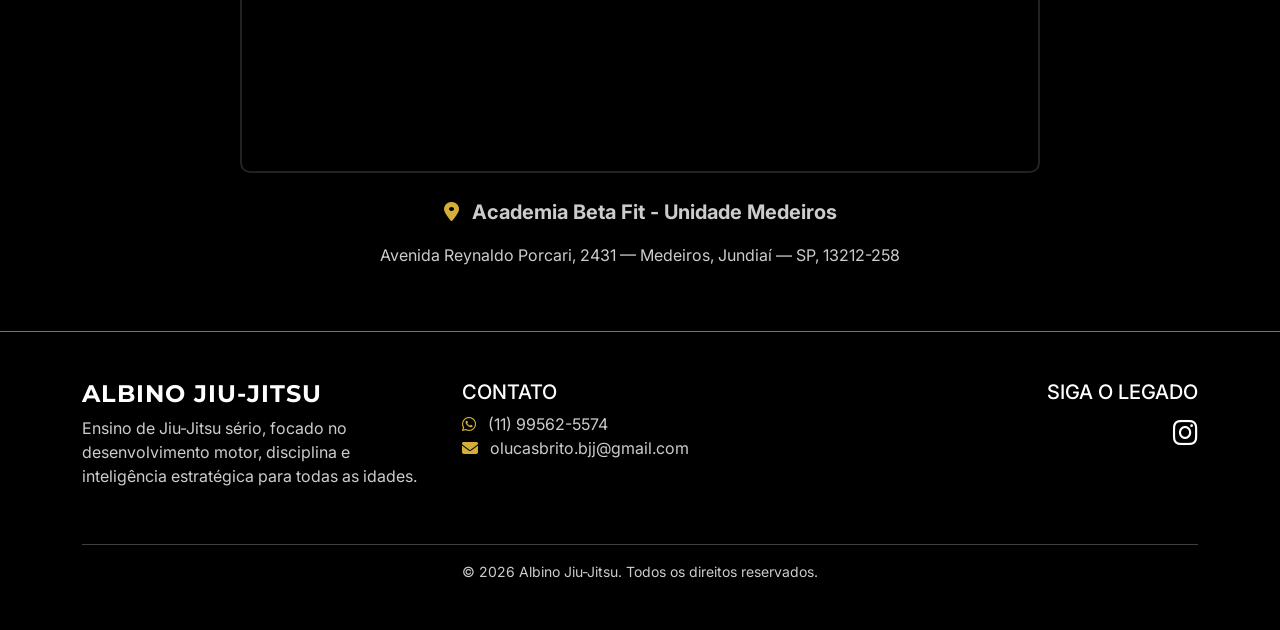
==== commit d388e25d: "update: adiciona 'HORÁRIOS' à navbar" ====
--- a/index.html
+++ b/index.html
@@ -49,11 +49,9 @@
             <li class="nav-item">
               <a class="nav-link" href="#quem-somos">Quem Somos</a>
             </li>
-            <!-- Horários ocultados temporariamente 
             <li class="nav-item">
               <a class="nav-link" href="#horarios">Horários</a>
             </li>
-            -->
             <!-- Investimento ocultado temporariamente 
             <li class="nav-item">
               <a class="nav-link" href="#investimento">Investimento</a>
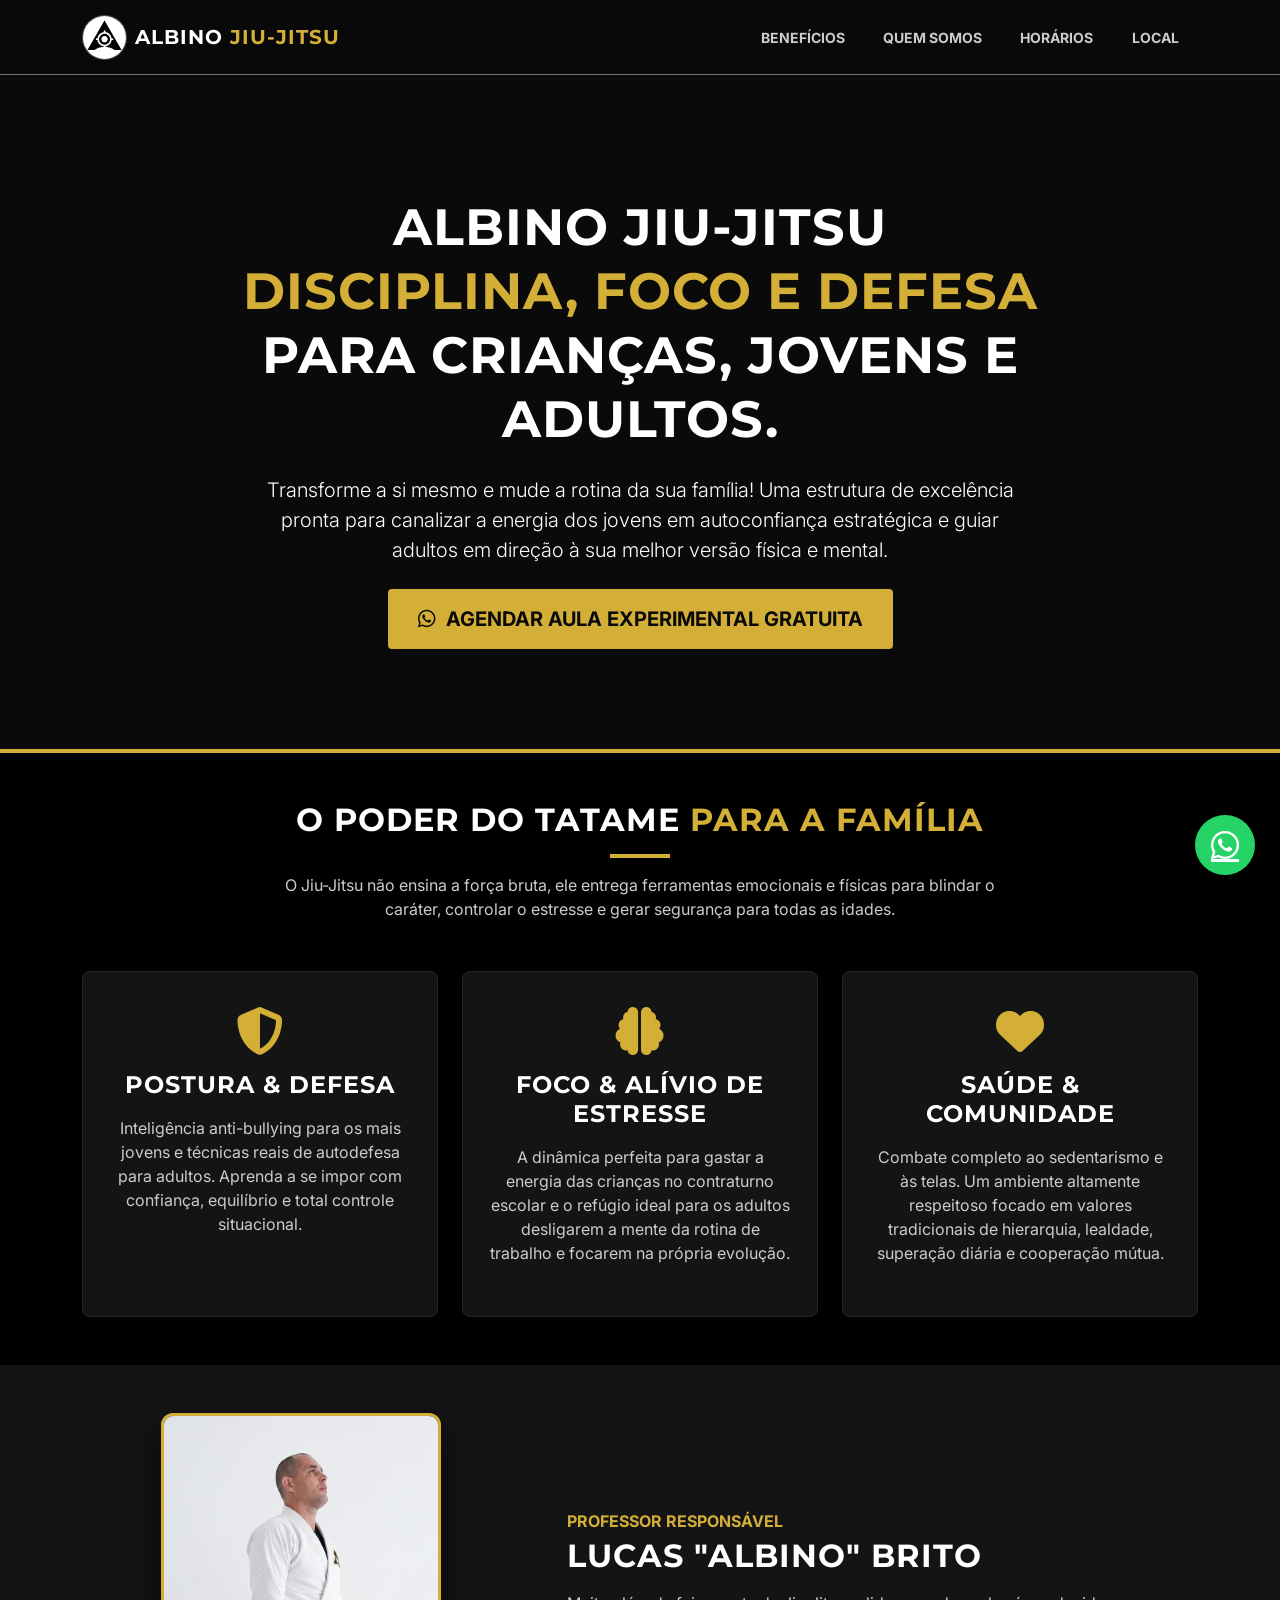
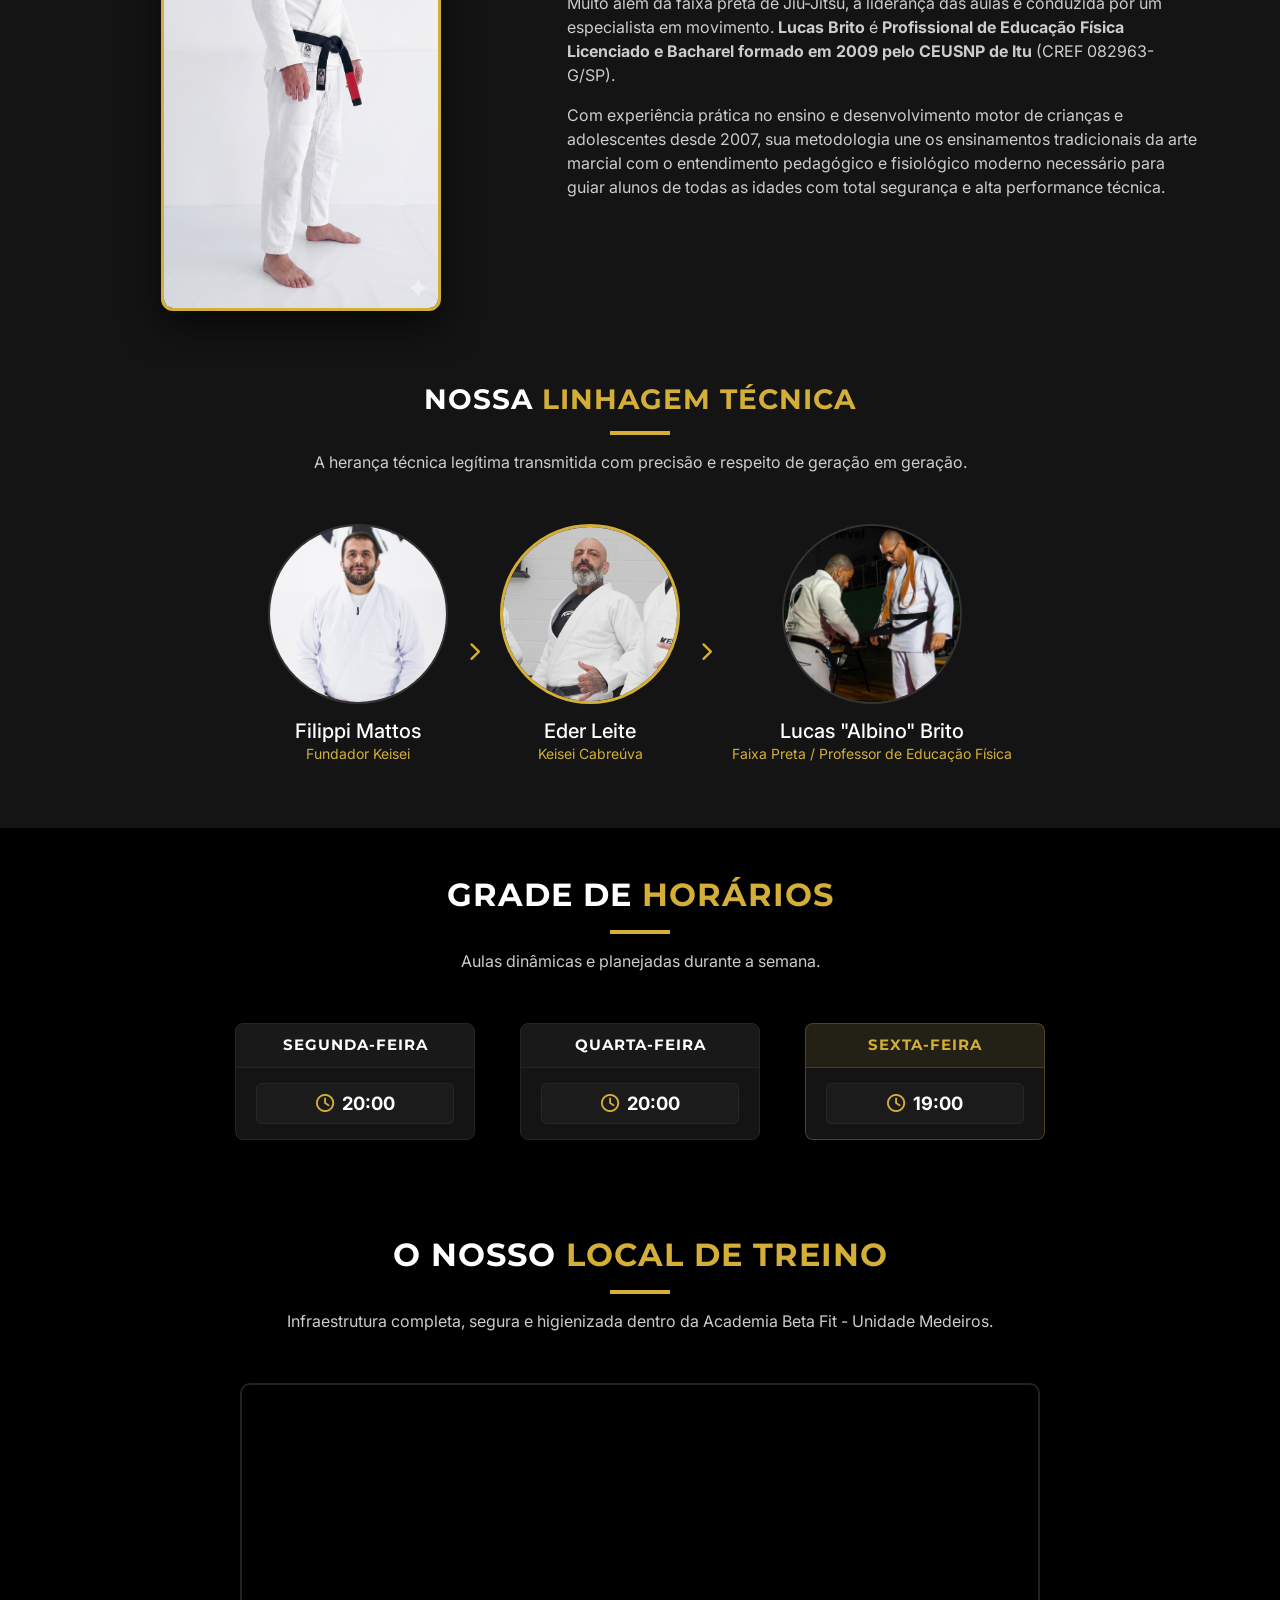
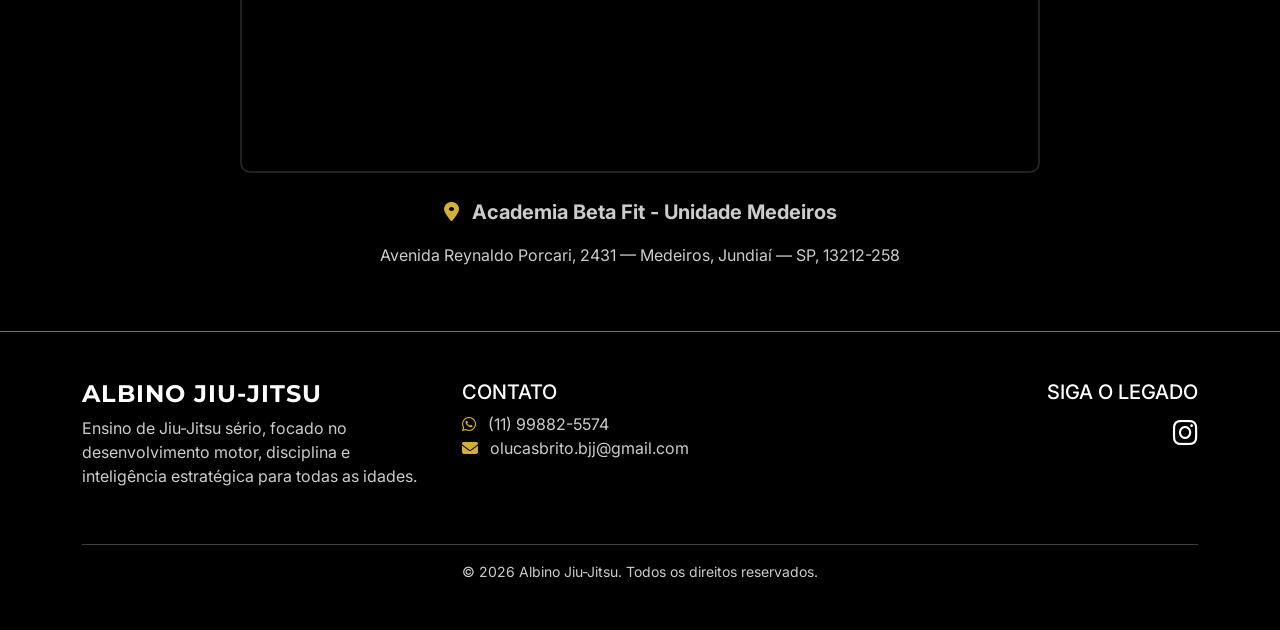
==== commit aebee33b: "fix: atualiza número do WhatsApp de contato" ====
--- a/index.html
+++ b/index.html
@@ -371,7 +371,7 @@
           <div class="col-md-4 mb-4">
             <h5 class="text-white">CONTATO</h5>
             <p class="text-readable-muted">
-              <i class="fab fa-whatsapp gold-text me-2"></i> (11) 99562-5574<br />
+              <i class="fab fa-whatsapp gold-text me-2"></i> (11) 99882-5574<br />
               <i class="fas fa-envelope gold-text me-2"></i>
               olucasbrito.bjj@gmail.com
             </p>
@@ -396,7 +396,7 @@
       </div>
     </footer>
 
-    <a href="https://wa.me/5511995625574" class="whatsapp-fab" target="_blank">
+    <a href="https://wa.me/5511998825574" class="whatsapp-fab" target="_blank">
       <i class="fab fa-whatsapp"></i>
     </a>
 
